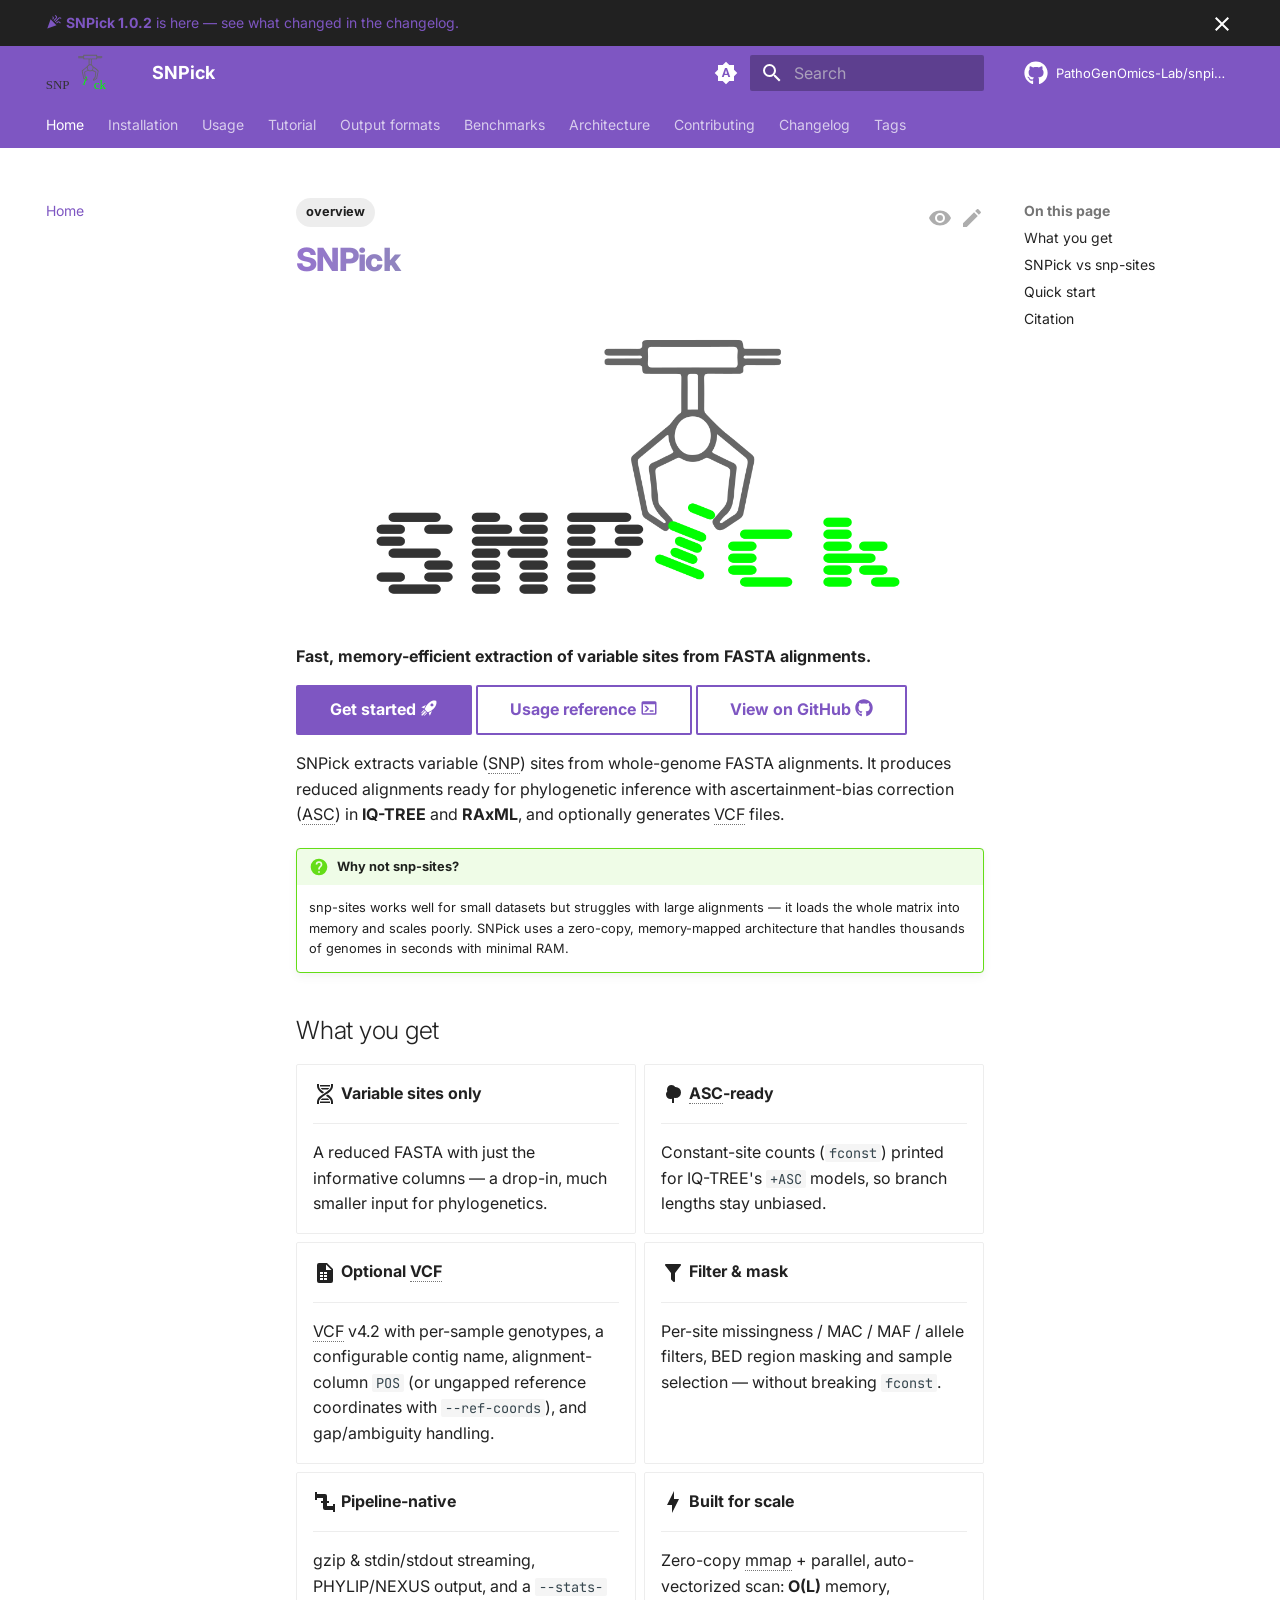
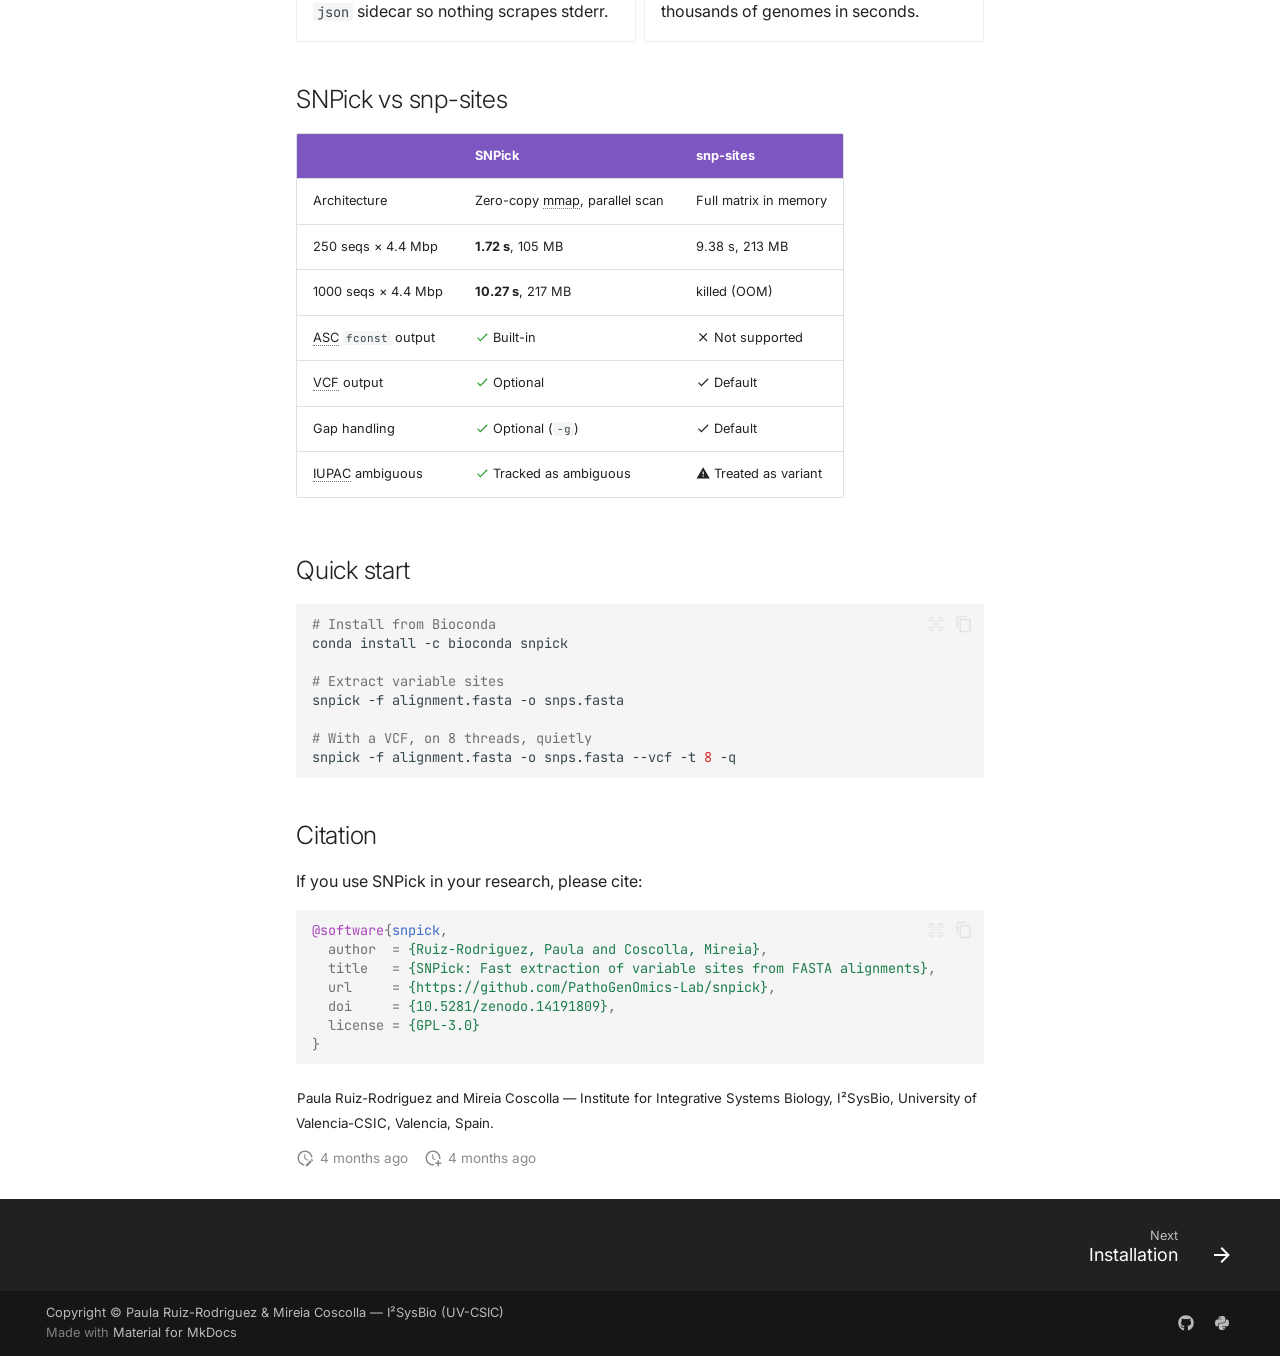
==== index.html @ 5f64b053 "Deployed 644a363 with MkDocs version: 1.6.1" ====
<!DOCTYPE html><html lang=en class=no-js><head><meta charset=utf-8><meta name=viewport content="width=device-width,initial-scale=1"><meta name=description content="Fast, memory-efficient extraction of variable sites from FASTA alignments"><meta name=author content="Paula Ruiz-Rodriguez"><link href=https://pathogenomics-lab.github.io/snpick/ rel=canonical><link href=installation/ rel=next><link rel=icon href=assets/logo.png><meta name=generator content="mkdocs-1.6.1, mkdocs-material-9.7.7"><title>SNPick</title><link rel=stylesheet href=assets/stylesheets/main.ec1eaa64.min.css><link rel=stylesheet href=assets/stylesheets/palette.ab4e12ef.min.css><link rel=preconnect href=https://fonts.gstatic.com crossorigin><link rel=stylesheet href="https://fonts.googleapis.com/css?family=Inter:300,300i,400,400i,700,700i%7CJetBrains+Mono:400,400i,700,700i&display=fallback"><style>:root{--md-text-font:"Inter";--md-code-font:"JetBrains Mono"}</style><link rel=stylesheet href=css/timeago.css><link rel=stylesheet href=stylesheets/extra.css><script>__md_scope=new URL(".",location),__md_hash=e=>[...e].reduce(((e,_)=>(e<<5)-e+_.charCodeAt(0)),0),__md_get=(e,_=localStorage,t=__md_scope)=>JSON.parse(_.getItem(t.pathname+"."+e)),__md_set=(e,_,t=localStorage,a=__md_scope)=>{try{t.setItem(a.pathname+"."+e,JSON.stringify(_))}catch(e){}}</script><meta property=og:type content=website><meta property=og:title content=SNPick><meta property=og:description content="Fast, memory-efficient extraction of variable sites from FASTA alignments"><meta property=og:image content=https://pathogenomics-lab.github.io/snpick/assets/images/social/index.png><meta property=og:image:type content=image/png><meta property=og:image:width content=1200><meta property=og:image:height content=630><meta content=https://pathogenomics-lab.github.io/snpick/ property=og:url><meta property=twitter:card content=summary_large_image><meta property=twitter:title content=SNPick><meta property=twitter:description content="Fast, memory-efficient extraction of variable sites from FASTA alignments"><meta property=twitter:image content=https://pathogenomics-lab.github.io/snpick/assets/images/social/index.png><link href=assets/stylesheets/glightbox.min.css rel=stylesheet><script src=assets/javascripts/glightbox.min.js></script><style id=glightbox-style>
            html.glightbox-open { overflow: initial; height: 100%; }
            .gslide-title { margin-top: 0px; user-select: text; }
            .gslide-desc { color: #666; user-select: text; }
            .gslide-image img { background: white; }
            .gscrollbar-fixer { padding-right: 15px; }
            .gdesc-inner { font-size: 0.75rem; }
            body[data-md-color-scheme="slate"] .gdesc-inner { background: var(--md-default-bg-color); }
            body[data-md-color-scheme="slate"] .gslide-title { color: var(--md-default-fg-color); }
            body[data-md-color-scheme="slate"] .gslide-desc { color: var(--md-default-fg-color); }
        </style></head> <body dir=ltr data-md-color-scheme=default data-md-color-primary=indigo data-md-color-accent=indigo> <input class=md-toggle data-md-toggle=drawer type=checkbox id=__drawer autocomplete=off> <input class=md-toggle data-md-toggle=search type=checkbox id=__search autocomplete=off> <label class=md-overlay for=__drawer></label> <div data-md-component=skip> <a href=#snpick class=md-skip> Skip to content </a> </div> <div data-md-component=announce> <aside class=md-banner> <div class="md-banner__inner md-grid md-typeset"> <button class="md-banner__button md-icon" aria-label="Don't show this again"> <svg xmlns=http://www.w3.org/2000/svg viewbox="0 0 24 24"><path d="M19 6.41 17.59 5 12 10.59 6.41 5 5 6.41 10.59 12 5 17.59 6.41 19 12 13.41 17.59 19 19 17.59 13.41 12z"></path></svg> </button> <a href=changelog/ > <span class=twemoji> <svg xmlns=http://www.w3.org/2000/svg viewbox="0 0 24 24"><path d="m14.53 1.45-1.08 1.08 1.6 1.6q.33.375.33.87c0 .495-.11.64-.33.86L11.5 9.47l1 1.08 3.63-3.61c.53-.59.79-1.24.79-1.94s-.26-1.36-.79-1.95zm-3.98 2.02L9.47 4.55l.61.56c.22.22.33.52.33.89s-.11.67-.33.89l-.61.56 1.08 1.08.56-.61c.53-.59.8-1.23.8-1.92 0-.72-.27-1.37-.8-1.97zM21 5.06c-.69 0-1.33.27-1.92.8l-5.63 5.64 1.08 1 5.58-5.56c.25-.25.55-.38.89-.38s.64.13.89.38l.61.61 1.03-1.08-.56-.61c-.59-.53-1.25-.8-1.97-.8M7 8 2 22l14-5zm12 3.06c-.7 0-1.34.27-1.94.8l-1.59 1.59 1.08 1.08 1.59-1.59c.25-.25.53-.38.86-.38s.63.13.88.38l1.62 1.59 1.05-1.03-1.6-1.64c-.59-.53-1.25-.8-1.95-.8"></path></svg> </span> <strong>SNPick 1.0.2</strong> is here — see what changed in the changelog. </a> </div> <script>var el=document.querySelector("[data-md-component=announce]");if(el){var content=el.querySelector(".md-typeset");__md_hash(content.innerHTML)===__md_get("__announce")&&(el.hidden=!0)}</script> </aside> </div> <header class="md-header md-header--shadow md-header--lifted" data-md-component=header> <nav class="md-header__inner md-grid" aria-label=Header> <a href=. title=SNPick class="md-header__button md-logo" aria-label=SNPick data-md-component=logo> <img src=assets/logo.svg alt=logo> </a> <label class="md-header__button md-icon" for=__drawer> <svg xmlns=http://www.w3.org/2000/svg viewbox="0 0 24 24"><path d="M3 6h18v2H3zm0 5h18v2H3zm0 5h18v2H3z"></path></svg> </label> <div class=md-header__title data-md-component=header-title> <div class=md-header__ellipsis> <div class=md-header__topic> <span class=md-ellipsis> SNPick </span> </div> <div class=md-header__topic data-md-component=header-topic> <span class=md-ellipsis> Home </span> </div> </div> </div> <form class=md-header__option data-md-component=palette> <input class=md-option data-md-color-media=(prefers-color-scheme) data-md-color-scheme=default data-md-color-primary=indigo data-md-color-accent=indigo aria-label="Switch to light mode" type=radio name=__palette id=__palette_0> <label class="md-header__button md-icon" title="Switch to light mode" for=__palette_1 hidden> <svg xmlns=http://www.w3.org/2000/svg viewbox="0 0 24 24"><path d="m14.3 16-.7-2h-3.2l-.7 2H7.8L11 7h2l3.2 9zM20 8.69V4h-4.69L12 .69 8.69 4H4v4.69L.69 12 4 15.31V20h4.69L12 23.31 15.31 20H20v-4.69L23.31 12zm-9.15 3.96h2.3L12 9z"></path></svg> </label> <input class=md-option data-md-color-media="(prefers-color-scheme: light)" data-md-color-scheme=default data-md-color-primary=deep-purple data-md-color-accent=pink aria-label="Switch to dark mode" type=radio name=__palette id=__palette_1> <label class="md-header__button md-icon" title="Switch to dark mode" for=__palette_2 hidden> <svg xmlns=http://www.w3.org/2000/svg viewbox="0 0 24 24"><path d="M12 8a4 4 0 0 0-4 4 4 4 0 0 0 4 4 4 4 0 0 0 4-4 4 4 0 0 0-4-4m0 10a6 6 0 0 1-6-6 6 6 0 0 1 6-6 6 6 0 0 1 6 6 6 6 0 0 1-6 6m8-9.31V4h-4.69L12 .69 8.69 4H4v4.69L.69 12 4 15.31V20h4.69L12 23.31 15.31 20H20v-4.69L23.31 12z"></path></svg> </label> <input class=md-option data-md-color-media="(prefers-color-scheme: dark)" data-md-color-scheme=slate data-md-color-primary=deep-purple data-md-color-accent=pink aria-label="Switch to system preference" type=radio name=__palette id=__palette_2> <label class="md-header__button md-icon" title="Switch to system preference" for=__palette_0 hidden> <svg xmlns=http://www.w3.org/2000/svg viewbox="0 0 24 24"><path d="M12 18c-.89 0-1.74-.2-2.5-.55C11.56 16.5 13 14.42 13 12s-1.44-4.5-3.5-5.45C10.26 6.2 11.11 6 12 6a6 6 0 0 1 6 6 6 6 0 0 1-6 6m8-9.31V4h-4.69L12 .69 8.69 4H4v4.69L.69 12 4 15.31V20h4.69L12 23.31 15.31 20H20v-4.69L23.31 12z"></path></svg> </label> </form> <script>var palette=__md_get("__palette");if(palette&&palette.color){if("(prefers-color-scheme)"===palette.color.media){var media=matchMedia("(prefers-color-scheme: light)"),input=document.querySelector(media.matches?"[data-md-color-media='(prefers-color-scheme: light)']":"[data-md-color-media='(prefers-color-scheme: dark)']");palette.color.media=input.getAttribute("data-md-color-media"),palette.color.scheme=input.getAttribute("data-md-color-scheme"),palette.color.primary=input.getAttribute("data-md-color-primary"),palette.color.accent=input.getAttribute("data-md-color-accent")}for(var[key,value]of Object.entries(palette.color))document.body.setAttribute("data-md-color-"+key,value)}</script> <label class="md-header__button md-icon" for=__search> <svg xmlns=http://www.w3.org/2000/svg viewbox="0 0 24 24"><path d="M9.5 3A6.5 6.5 0 0 1 16 9.5c0 1.61-.59 3.09-1.56 4.23l.27.27h.79l5 5-1.5 1.5-5-5v-.79l-.27-.27A6.52 6.52 0 0 1 9.5 16 6.5 6.5 0 0 1 3 9.5 6.5 6.5 0 0 1 9.5 3m0 2C7 5 5 7 5 9.5S7 14 9.5 14 14 12 14 9.5 12 5 9.5 5"></path></svg> </label> <div class=md-search data-md-component=search role=dialog> <label class=md-search__overlay for=__search></label> <div class=md-search__inner role=search> <form class=md-search__form name=search> <input type=text class=md-search__input name=query aria-label=Search placeholder=Search autocapitalize=off autocorrect=off autocomplete=off spellcheck=false data-md-component=search-query required> <label class="md-search__icon md-icon" for=__search> <svg xmlns=http://www.w3.org/2000/svg viewbox="0 0 24 24"><path d="M9.5 3A6.5 6.5 0 0 1 16 9.5c0 1.61-.59 3.09-1.56 4.23l.27.27h.79l5 5-1.5 1.5-5-5v-.79l-.27-.27A6.52 6.52 0 0 1 9.5 16 6.5 6.5 0 0 1 3 9.5 6.5 6.5 0 0 1 9.5 3m0 2C7 5 5 7 5 9.5S7 14 9.5 14 14 12 14 9.5 12 5 9.5 5"></path></svg> <svg xmlns=http://www.w3.org/2000/svg viewbox="0 0 24 24"><path d="M20 11v2H8l5.5 5.5-1.42 1.42L4.16 12l7.92-7.92L13.5 5.5 8 11z"></path></svg> </label> <nav class=md-search__options aria-label=Search> <a href=javascript:void(0) class="md-search__icon md-icon" title=Share aria-label=Share data-clipboard data-clipboard-text data-md-component=search-share tabindex=-1> <svg xmlns=http://www.w3.org/2000/svg viewbox="0 0 24 24"><path d="M18 16.08c-.76 0-1.44.3-1.96.77L8.91 12.7c.05-.23.09-.46.09-.7s-.04-.47-.09-.7l7.05-4.11c.54.5 1.25.81 2.04.81a3 3 0 0 0 3-3 3 3 0 0 0-3-3 3 3 0 0 0-3 3c0 .24.04.47.09.7L8.04 9.81C7.5 9.31 6.79 9 6 9a3 3 0 0 0-3 3 3 3 0 0 0 3 3c.79 0 1.5-.31 2.04-.81l7.12 4.15c-.05.21-.08.43-.08.66 0 1.61 1.31 2.91 2.92 2.91s2.92-1.3 2.92-2.91A2.92 2.92 0 0 0 18 16.08"></path></svg> </a> <button type=reset class="md-search__icon md-icon" title=Clear aria-label=Clear tabindex=-1> <svg xmlns=http://www.w3.org/2000/svg viewbox="0 0 24 24"><path d="M19 6.41 17.59 5 12 10.59 6.41 5 5 6.41 10.59 12 5 17.59 6.41 19 12 13.41 17.59 19 19 17.59 13.41 12z"></path></svg> </button> </nav> <div class=md-search__suggest data-md-component=search-suggest></div> </form> <div class=md-search__output> <div class=md-search__scrollwrap tabindex=0 data-md-scrollfix> <div class=md-search-result data-md-component=search-result> <div class=md-search-result__meta> Initializing search </div> <ol class=md-search-result__list role=presentation></ol> </div> </div> </div> </div> </div> <div class=md-header__source> <a href=https://github.com/PathoGenOmics-Lab/snpick title="Go to repository" class=md-source data-md-component=source> <div class="md-source__icon md-icon"> <svg xmlns=http://www.w3.org/2000/svg viewbox="0 0 512 512"><!-- Font Awesome Free 7.1.0 by @fontawesome - https://fontawesome.com License - https://fontawesome.com/license/free (Icons: CC BY 4.0, Fonts: SIL OFL 1.1, Code: MIT License) Copyright 2025 Fonticons, Inc.--><path d="M173.9 397.4c0 2-2.3 3.6-5.2 3.6-3.3.3-5.6-1.3-5.6-3.6 0-2 2.3-3.6 5.2-3.6 3-.3 5.6 1.3 5.6 3.6m-31.1-4.5c-.7 2 1.3 4.3 4.3 4.9 2.6 1 5.6 0 6.2-2s-1.3-4.3-4.3-5.2c-2.6-.7-5.5.3-6.2 2.3m44.2-1.7c-2.9.7-4.9 2.6-4.6 4.9.3 2 2.9 3.3 5.9 2.6 2.9-.7 4.9-2.6 4.6-4.6-.3-1.9-3-3.2-5.9-2.9M252.8 8C114.1 8 8 113.3 8 252c0 110.9 69.8 205.8 169.5 239.2 12.8 2.3 17.3-5.6 17.3-12.1 0-6.2-.3-40.4-.3-61.4 0 0-70 15-84.7-29.8 0 0-11.4-29.1-27.8-36.6 0 0-22.9-15.7 1.6-15.4 0 0 24.9 2 38.6 25.8 21.9 38.6 58.6 27.5 72.9 20.9 2.3-16 8.8-27.1 16-33.7-55.9-6.2-112.3-14.3-112.3-110.5 0-27.5 7.6-41.3 23.6-58.9-2.6-6.5-11.1-33.3 2.6-67.9 20.9-6.5 69 27 69 27 20-5.6 41.5-8.5 62.8-8.5s42.8 2.9 62.8 8.5c0 0 48.1-33.6 69-27 13.7 34.7 5.2 61.4 2.6 67.9 16 17.7 25.8 31.5 25.8 58.9 0 96.5-58.9 104.2-114.8 110.5 9.2 7.9 17 22.9 17 46.4 0 33.7-.3 75.4-.3 83.6 0 6.5 4.6 14.4 17.3 12.1C436.2 457.8 504 362.9 504 252 504 113.3 391.5 8 252.8 8M105.2 352.9c-1.3 1-1 3.3.7 5.2 1.6 1.6 3.9 2.3 5.2 1 1.3-1 1-3.3-.7-5.2-1.6-1.6-3.9-2.3-5.2-1m-10.8-8.1c-.7 1.3.3 2.9 2.3 3.9 1.6 1 3.6.7 4.3-.7.7-1.3-.3-2.9-2.3-3.9-2-.6-3.6-.3-4.3.7m32.4 35.6c-1.6 1.3-1 4.3 1.3 6.2 2.3 2.3 5.2 2.6 6.5 1 1.3-1.3.7-4.3-1.3-6.2-2.2-2.3-5.2-2.6-6.5-1m-11.4-14.7c-1.6 1-1.6 3.6 0 5.9s4.3 3.3 5.6 2.3c1.6-1.3 1.6-3.9 0-6.2-1.4-2.3-4-3.3-5.6-2"></path></svg> </div> <div class=md-source__repository> PathoGenOmics-Lab/snpick </div> </a> </div> </nav> <nav class=md-tabs aria-label=Tabs data-md-component=tabs> <div class=md-grid> <ul class=md-tabs__list> <li class="md-tabs__item md-tabs__item--active"> <a href=. class=md-tabs__link> Home </a> </li> <li class=md-tabs__item> <a href=installation/ class=md-tabs__link> Installation </a> </li> <li class=md-tabs__item> <a href=usage/ class=md-tabs__link> Usage </a> </li> <li class=md-tabs__item> <a href=tutorials/tutorial/ class=md-tabs__link> Tutorial </a> </li> <li class=md-tabs__item> <a href=output/ class=md-tabs__link> Output formats </a> </li> <li class=md-tabs__item> <a href=benchmarks/ class=md-tabs__link> Benchmarks </a> </li> <li class=md-tabs__item> <a href=architecture/ class=md-tabs__link> Architecture </a> </li> <li class=md-tabs__item> <a href=contributing/ class=md-tabs__link> Contributing </a> </li> <li class=md-tabs__item> <a href=changelog/ class=md-tabs__link> Changelog </a> </li> <li class=md-tabs__item> <a href=tags/ class=md-tabs__link> Tags </a> </li> </ul> </div> </nav> </header> <div class=md-container data-md-component=container> <main class=md-main data-md-component=main> <div class="md-main__inner md-grid"> <div class="md-sidebar md-sidebar--primary" data-md-component=sidebar data-md-type=navigation> <div class=md-sidebar__scrollwrap> <div class=md-sidebar__inner> <nav class="md-nav md-nav--primary md-nav--lifted" aria-label=Navigation data-md-level=0> <label class=md-nav__title for=__drawer> <a href=. title=SNPick class="md-nav__button md-logo" aria-label=SNPick data-md-component=logo> <img src=assets/logo.svg alt=logo> </a> SNPick </label> <div class=md-nav__source> <a href=https://github.com/PathoGenOmics-Lab/snpick title="Go to repository" class=md-source data-md-component=source> <div class="md-source__icon md-icon"> <svg xmlns=http://www.w3.org/2000/svg viewbox="0 0 512 512"><!-- Font Awesome Free 7.1.0 by @fontawesome - https://fontawesome.com License - https://fontawesome.com/license/free (Icons: CC BY 4.0, Fonts: SIL OFL 1.1, Code: MIT License) Copyright 2025 Fonticons, Inc.--><path d="M173.9 397.4c0 2-2.3 3.6-5.2 3.6-3.3.3-5.6-1.3-5.6-3.6 0-2 2.3-3.6 5.2-3.6 3-.3 5.6 1.3 5.6 3.6m-31.1-4.5c-.7 2 1.3 4.3 4.3 4.9 2.6 1 5.6 0 6.2-2s-1.3-4.3-4.3-5.2c-2.6-.7-5.5.3-6.2 2.3m44.2-1.7c-2.9.7-4.9 2.6-4.6 4.9.3 2 2.9 3.3 5.9 2.6 2.9-.7 4.9-2.6 4.6-4.6-.3-1.9-3-3.2-5.9-2.9M252.8 8C114.1 8 8 113.3 8 252c0 110.9 69.8 205.8 169.5 239.2 12.8 2.3 17.3-5.6 17.3-12.1 0-6.2-.3-40.4-.3-61.4 0 0-70 15-84.7-29.8 0 0-11.4-29.1-27.8-36.6 0 0-22.9-15.7 1.6-15.4 0 0 24.9 2 38.6 25.8 21.9 38.6 58.6 27.5 72.9 20.9 2.3-16 8.8-27.1 16-33.7-55.9-6.2-112.3-14.3-112.3-110.5 0-27.5 7.6-41.3 23.6-58.9-2.6-6.5-11.1-33.3 2.6-67.9 20.9-6.5 69 27 69 27 20-5.6 41.5-8.5 62.8-8.5s42.8 2.9 62.8 8.5c0 0 48.1-33.6 69-27 13.7 34.7 5.2 61.4 2.6 67.9 16 17.7 25.8 31.5 25.8 58.9 0 96.5-58.9 104.2-114.8 110.5 9.2 7.9 17 22.9 17 46.4 0 33.7-.3 75.4-.3 83.6 0 6.5 4.6 14.4 17.3 12.1C436.2 457.8 504 362.9 504 252 504 113.3 391.5 8 252.8 8M105.2 352.9c-1.3 1-1 3.3.7 5.2 1.6 1.6 3.9 2.3 5.2 1 1.3-1 1-3.3-.7-5.2-1.6-1.6-3.9-2.3-5.2-1m-10.8-8.1c-.7 1.3.3 2.9 2.3 3.9 1.6 1 3.6.7 4.3-.7.7-1.3-.3-2.9-2.3-3.9-2-.6-3.6-.3-4.3.7m32.4 35.6c-1.6 1.3-1 4.3 1.3 6.2 2.3 2.3 5.2 2.6 6.5 1 1.3-1.3.7-4.3-1.3-6.2-2.2-2.3-5.2-2.6-6.5-1m-11.4-14.7c-1.6 1-1.6 3.6 0 5.9s4.3 3.3 5.6 2.3c1.6-1.3 1.6-3.9 0-6.2-1.4-2.3-4-3.3-5.6-2"></path></svg> </div> <div class=md-source__repository> PathoGenOmics-Lab/snpick </div> </a> </div> <ul class=md-nav__list data-md-scrollfix> <li class="md-nav__item md-nav__item--active"> <input class="md-nav__toggle md-toggle" type=checkbox id=__toc> <label class="md-nav__link md-nav__link--active" for=__toc> <span class=md-ellipsis> Home </span> <span class="md-nav__icon md-icon"></span> </label> <a href=. class="md-nav__link md-nav__link--active"> <span class=md-ellipsis> Home </span> </a> <nav class="md-nav md-nav--secondary" aria-label="On this page"> <label class=md-nav__title for=__toc> <span class="md-nav__icon md-icon"></span> On this page </label> <ul class=md-nav__list data-md-component=toc data-md-scrollfix> <li class=md-nav__item> <a href=#what-you-get class=md-nav__link> <span class=md-ellipsis> What you get </span> </a> </li> <li class=md-nav__item> <a href=#snpick-vs-snp-sites class=md-nav__link> <span class=md-ellipsis> SNPick vs snp-sites </span> </a> </li> <li class=md-nav__item> <a href=#quick-start class=md-nav__link> <span class=md-ellipsis> Quick start </span> </a> </li> <li class=md-nav__item> <a href=#citation class=md-nav__link> <span class=md-ellipsis> Citation </span> </a> </li> </ul> </nav> </li> <li class=md-nav__item> <a href=installation/ class=md-nav__link> <span class=md-ellipsis> Installation </span> </a> </li> <li class=md-nav__item> <a href=usage/ class=md-nav__link> <span class=md-ellipsis> Usage </span> </a> </li> <li class=md-nav__item> <a href=tutorials/tutorial/ class=md-nav__link> <span class=md-ellipsis> Tutorial </span> </a> </li> <li class=md-nav__item> <a href=output/ class=md-nav__link> <span class=md-ellipsis> Output formats </span> </a> </li> <li class=md-nav__item> <a href=benchmarks/ class=md-nav__link> <span class=md-ellipsis> Benchmarks </span> </a> </li> <li class=md-nav__item> <a href=architecture/ class=md-nav__link> <span class=md-ellipsis> Architecture </span> </a> </li> <li class=md-nav__item> <a href=contributing/ class=md-nav__link> <span class=md-ellipsis> Contributing </span> </a> </li> <li class=md-nav__item> <a href=changelog/ class=md-nav__link> <span class=md-ellipsis> Changelog </span> </a> </li> <li class=md-nav__item> <a href=tags/ class=md-nav__link> <span class=md-ellipsis> Tags </span> </a> </li> </ul> </nav> </div> </div> </div> <div class="md-sidebar md-sidebar--secondary" data-md-component=sidebar data-md-type=toc> <div class=md-sidebar__scrollwrap> <div class=md-sidebar__inner> <nav class="md-nav md-nav--secondary" aria-label="On this page"> <label class=md-nav__title for=__toc> <span class="md-nav__icon md-icon"></span> On this page </label> <ul class=md-nav__list data-md-component=toc data-md-scrollfix> <li class=md-nav__item> <a href=#what-you-get class=md-nav__link> <span class=md-ellipsis> What you get </span> </a> </li> <li class=md-nav__item> <a href=#snpick-vs-snp-sites class=md-nav__link> <span class=md-ellipsis> SNPick vs snp-sites </span> </a> </li> <li class=md-nav__item> <a href=#quick-start class=md-nav__link> <span class=md-ellipsis> Quick start </span> </a> </li> <li class=md-nav__item> <a href=#citation class=md-nav__link> <span class=md-ellipsis> Citation </span> </a> </li> </ul> </nav> </div> </div> </div> <div class=md-content data-md-component=content> <article class="md-content__inner md-typeset"> <nav class=md-tags> <a href=tags/#tag:overview class=md-tag>overview</a> </nav> <a href=https://github.com/PathoGenOmics-Lab/snpick/edit/main/docs/index.md title="Edit this page" class="md-content__button md-icon" rel=edit> <svg xmlns=http://www.w3.org/2000/svg viewbox="0 0 24 24"><path d="M20.71 7.04c.39-.39.39-1.04 0-1.41l-2.34-2.34c-.37-.39-1.02-.39-1.41 0l-1.84 1.83 3.75 3.75M3 17.25V21h3.75L17.81 9.93l-3.75-3.75z"></path></svg> </a> <a href=https://github.com/PathoGenOmics-Lab/snpick/raw/main/docs/index.md title="View source of this page" class="md-content__button md-icon"> <svg xmlns=http://www.w3.org/2000/svg viewbox="0 0 24 24"><path d="M12 9a3 3 0 0 0-3 3 3 3 0 0 0 3 3 3 3 0 0 0 3-3 3 3 0 0 0-3-3m0 8a5 5 0 0 1-5-5 5 5 0 0 1 5-5 5 5 0 0 1 5 5 5 5 0 0 1-5 5m0-12.5C7 4.5 2.73 7.61 1 12c1.73 4.39 6 7.5 11 7.5s9.27-3.11 11-7.5c-1.73-4.39-6-7.5-11-7.5"></path></svg> </a> <h1 id=snpick>SNPick<a class=headerlink href=#snpick title="Permanent link">¶</a></h1> <p align=center> <a class=glightbox data-type=image data-width=auto data-height=auto href=assets/logo.png data-desc-position=bottom><img alt="SNPick logo" src=assets/logo.png width=600></a> </p> <p><strong>Fast, memory-efficient extraction of variable sites from FASTA alignments.</strong></p> <p><a href=installation/ class="md-button md-button--primary">Get started <span class=twemoji><svg xmlns=http://www.w3.org/2000/svg viewbox="0 0 24 24"><path d="m13.13 22.19-1.63-3.83c1.57-.58 3.04-1.36 4.4-2.27zM5.64 12.5l-3.83-1.63 6.1-2.77C7 9.46 6.22 10.93 5.64 12.5M21.61 2.39S16.66.269 11 5.93c-2.19 2.19-3.5 4.6-4.35 6.71-.28.75-.09 1.57.46 2.13l2.13 2.12c.55.56 1.37.74 2.12.46A19.1 19.1 0 0 0 18.07 13c5.66-5.66 3.54-10.61 3.54-10.61m-7.07 7.07c-.78-.78-.78-2.05 0-2.83s2.05-.78 2.83 0c.77.78.78 2.05 0 2.83s-2.05.78-2.83 0m-5.66 7.07-1.41-1.41zM6.24 22l3.64-3.64c-.34-.09-.67-.24-.97-.45L4.83 22zM2 22h1.41l4.77-4.76-1.42-1.41L2 20.59zm0-2.83 4.09-4.08c-.21-.3-.36-.62-.45-.97L2 17.76z"></path></svg></span></a> <a href=usage/ class=md-button>Usage reference <span class=twemoji><svg xmlns=http://www.w3.org/2000/svg viewbox="0 0 24 24"><path d="M20 19V7H4v12zm0-16a2 2 0 0 1 2 2v14a2 2 0 0 1-2 2H4a2 2 0 0 1-2-2V5a2 2 0 0 1 2-2zm-7 14v-2h5v2zm-3.42-4L5.57 9H8.4l3.3 3.3c.39.39.39 1.03 0 1.42L8.42 17H5.59z"></path></svg></span></a> <a class=md-button href=https://github.com/PathoGenOmics-Lab/snpick>View on GitHub <span class=twemoji><svg xmlns=http://www.w3.org/2000/svg viewbox="0 0 512 512"><!-- Font Awesome Free 7.1.0 by @fontawesome - https://fontawesome.com License - https://fontawesome.com/license/free (Icons: CC BY 4.0, Fonts: SIL OFL 1.1, Code: MIT License) Copyright 2025 Fonticons, Inc.--><path d="M173.9 397.4c0 2-2.3 3.6-5.2 3.6-3.3.3-5.6-1.3-5.6-3.6 0-2 2.3-3.6 5.2-3.6 3-.3 5.6 1.3 5.6 3.6m-31.1-4.5c-.7 2 1.3 4.3 4.3 4.9 2.6 1 5.6 0 6.2-2s-1.3-4.3-4.3-5.2c-2.6-.7-5.5.3-6.2 2.3m44.2-1.7c-2.9.7-4.9 2.6-4.6 4.9.3 2 2.9 3.3 5.9 2.6 2.9-.7 4.9-2.6 4.6-4.6-.3-1.9-3-3.2-5.9-2.9M252.8 8C114.1 8 8 113.3 8 252c0 110.9 69.8 205.8 169.5 239.2 12.8 2.3 17.3-5.6 17.3-12.1 0-6.2-.3-40.4-.3-61.4 0 0-70 15-84.7-29.8 0 0-11.4-29.1-27.8-36.6 0 0-22.9-15.7 1.6-15.4 0 0 24.9 2 38.6 25.8 21.9 38.6 58.6 27.5 72.9 20.9 2.3-16 8.8-27.1 16-33.7-55.9-6.2-112.3-14.3-112.3-110.5 0-27.5 7.6-41.3 23.6-58.9-2.6-6.5-11.1-33.3 2.6-67.9 20.9-6.5 69 27 69 27 20-5.6 41.5-8.5 62.8-8.5s42.8 2.9 62.8 8.5c0 0 48.1-33.6 69-27 13.7 34.7 5.2 61.4 2.6 67.9 16 17.7 25.8 31.5 25.8 58.9 0 96.5-58.9 104.2-114.8 110.5 9.2 7.9 17 22.9 17 46.4 0 33.7-.3 75.4-.3 83.6 0 6.5 4.6 14.4 17.3 12.1C436.2 457.8 504 362.9 504 252 504 113.3 391.5 8 252.8 8M105.2 352.9c-1.3 1-1 3.3.7 5.2 1.6 1.6 3.9 2.3 5.2 1 1.3-1 1-3.3-.7-5.2-1.6-1.6-3.9-2.3-5.2-1m-10.8-8.1c-.7 1.3.3 2.9 2.3 3.9 1.6 1 3.6.7 4.3-.7.7-1.3-.3-2.9-2.3-3.9-2-.6-3.6-.3-4.3.7m32.4 35.6c-1.6 1.3-1 4.3 1.3 6.2 2.3 2.3 5.2 2.6 6.5 1 1.3-1.3.7-4.3-1.3-6.2-2.2-2.3-5.2-2.6-6.5-1m-11.4-14.7c-1.6 1-1.6 3.6 0 5.9s4.3 3.3 5.6 2.3c1.6-1.3 1.6-3.9 0-6.2-1.4-2.3-4-3.3-5.6-2"></path></svg></span></a></p> <p>SNPick extracts variable (<abbr title="Single-Nucleotide Polymorphism">SNP</abbr>) sites from whole-genome FASTA alignments. It produces reduced alignments ready for phylogenetic inference with ascertainment-bias correction (<abbr title="Ascertainment-bias Correction">ASC</abbr>) in <strong>IQ-TREE</strong> and <strong>RAxML</strong>, and optionally generates <abbr title="Variant Call Format">VCF</abbr> files.</p> <div class="admonition question"> <p class=admonition-title>Why not snp-sites?</p> <p>snp-sites works well for small datasets but struggles with large alignments — it loads the whole matrix into memory and scales poorly. SNPick uses a zero-copy, memory-mapped architecture that handles thousands of genomes in seconds with minimal RAM.</p> </div> <h2 id=what-you-get>What you get<a class=headerlink href=#what-you-get title="Permanent link">¶</a></h2> <div class="grid cards"> <ul> <li> <p><span class="twemoji lg middle"><svg xmlns=http://www.w3.org/2000/svg viewbox="0 0 24 24"><path d="M4 2h2v2c0 1.44.68 2.61 1.88 3.78.86.83 2.01 1.63 3.21 2.42l-1.83 1.19C8.27 10.72 7.31 10 6.5 9.21 5.07 7.82 4 6.1 4 4zm14 0h2v2c0 2.1-1.07 3.82-2.5 5.21-1.41 1.38-3.21 2.52-4.96 3.63-1.75 1.12-3.45 2.21-4.66 3.38C6.68 17.39 6 18.56 6 20v2H4v-2c0-2.1 1.07-3.82 2.5-5.21 1.41-1.38 3.21-2.52 4.96-3.63 1.75-1.12 3.45-2.21 4.66-3.38C17.32 6.61 18 5.44 18 4zm-3.26 10.61c.99.67 1.95 1.39 2.76 2.18C18.93 16.18 20 17.9 20 20v2h-2v-2c0-1.44-.68-2.61-1.88-3.78-.86-.83-2.01-1.63-3.21-2.42zM7 3h10v1l-.06.5H7.06L7 4zm.68 3h8.64c-.24.34-.52.69-.9 1.06l-.51.44H9.07l-.49-.44c-.38-.37-.66-.72-.9-1.06m1.41 10.5h5.84l.49.44c.38.37.66.72.9 1.06H7.68c.24-.34.52-.69.9-1.06zm-2.03 3h9.88l.06.5v1H7v-1z"></path></svg></span> <strong>Variable sites only</strong></p> <hr> <p>A reduced FASTA with just the informative columns — a drop-in, much smaller input for phylogenetics.</p> </li> <li> <p><span class="twemoji lg middle"><svg xmlns=http://www.w3.org/2000/svg viewbox="0 0 24 24"><path d="M11 21v-4.26c-.47.17-.97.26-1.5.26C7 17 5 15 5 12.5c0-1.27.5-2.41 1.36-3.23C6.13 8.73 6 8.13 6 7.5 6 5 8 3 10.5 3c1.56 0 2.94.8 3.75 2h.25a5.5 5.5 0 0 1 5.5 5.5 5.5 5.5 0 0 1-5.5 5.5q-.75 0-1.5-.21V21z"></path></svg></span> <strong><abbr title="Ascertainment-bias Correction">ASC</abbr>-ready</strong></p> <hr> <p>Constant-site counts (<code>fconst</code>) printed for IQ-TREE's <code>+ASC</code> models, so branch lengths stay unbiased.</p> </li> <li> <p><span class="twemoji lg middle"><svg xmlns=http://www.w3.org/2000/svg viewbox="0 0 24 24"><path d="M14 2H6a2 2 0 0 0-2 2v16a2 2 0 0 0 2 2h12a2 2 0 0 0 2-2V8zm-4 17H7v-2h3zm0-3H7v-2h3zm0-3H7v-2h3zm4 6h-3v-2h3zm0-3h-3v-2h3zm0-3h-3v-2h3zm-1-4V3.5L18.5 9z"></path></svg></span> <strong>Optional <abbr title="Variant Call Format">VCF</abbr></strong></p> <hr> <p><abbr title="Variant Call Format">VCF</abbr> v4.2 with per-sample genotypes, a configurable contig name, alignment-column <code>POS</code> (or ungapped reference coordinates with <code>--ref-coords</code>), and gap/ambiguity handling.</p> </li> <li> <p><span class="twemoji lg middle"><svg xmlns=http://www.w3.org/2000/svg viewbox="0 0 24 24"><path d="M14 12v7.88c.04.3-.06.62-.29.83a.996.996 0 0 1-1.41 0l-2.01-2.01a.99.99 0 0 1-.29-.83V12h-.03L4.21 4.62a1 1 0 0 1 .17-1.4c.19-.14.4-.22.62-.22h14c.22 0 .43.08.62.22a1 1 0 0 1 .17 1.4L14.03 12z"></path></svg></span> <strong>Filter &amp; mask</strong></p> <hr> <p>Per-site missingness / MAC / MAF / allele filters, BED region masking and sample selection — without breaking <code>fconst</code>.</p> </li> <li> <p><span class="twemoji lg middle"><svg xmlns=http://www.w3.org/2000/svg viewbox="0 0 24 24"><path d="M22 14h-2v2h-6v-3h2v-2h-2V6a2 2 0 0 0-2-2H4V2H2v8h2V8h6v3H8v2h2v5a2 2 0 0 0 2 2h8v2h2"></path></svg></span> <strong>Pipeline-native</strong></p> <hr> <p>gzip &amp; stdin/stdout streaming, PHYLIP/NEXUS output, and a <code>--stats-json</code> sidecar so nothing scrapes stderr.</p> </li> <li> <p><span class="twemoji lg middle"><svg xmlns=http://www.w3.org/2000/svg viewbox="0 0 24 24"><path d="M11 15H6l7-14v8h5l-7 14z"></path></svg></span> <strong>Built for scale</strong></p> <hr> <p>Zero-copy <abbr title="memory-mapped file">mmap</abbr> + parallel, auto-vectorized scan: <strong>O(L)</strong> memory, thousands of genomes in seconds.</p> </li> </ul> </div> <h2 id=snpick-vs-snp-sites>SNPick vs snp-sites<a class=headerlink href=#snpick-vs-snp-sites title="Permanent link">¶</a></h2> <table> <thead> <tr> <th></th> <th><strong>SNPick</strong></th> <th><strong>snp-sites</strong></th> </tr> </thead> <tbody> <tr> <td>Architecture</td> <td>Zero-copy <abbr title="memory-mapped file">mmap</abbr>, parallel scan</td> <td>Full matrix in memory</td> </tr> <tr> <td>250 seqs × 4.4 Mbp</td> <td><strong>1.72 s</strong>, 105 MB</td> <td>9.38 s, 213 MB</td> </tr> <tr> <td>1000 seqs × 4.4 Mbp</td> <td><strong>10.27 s</strong>, 217 MB</td> <td>killed (OOM)</td> </tr> <tr> <td><abbr title="Ascertainment-bias Correction">ASC</abbr> <code>fconst</code> output</td> <td><span class="twemoji snpick-yes"><svg xmlns=http://www.w3.org/2000/svg viewbox="0 0 24 24"><path d="M21 7 9 19l-5.5-5.5 1.41-1.41L9 16.17 19.59 5.59z"></path></svg></span> Built-in</td> <td><span class=twemoji><svg xmlns=http://www.w3.org/2000/svg viewbox="0 0 24 24"><path d="M19 6.41 17.59 5 12 10.59 6.41 5 5 6.41 10.59 12 5 17.59 6.41 19 12 13.41 17.59 19 19 17.59 13.41 12z"></path></svg></span> Not supported</td> </tr> <tr> <td><abbr title="Variant Call Format">VCF</abbr> output</td> <td><span class="twemoji snpick-yes"><svg xmlns=http://www.w3.org/2000/svg viewbox="0 0 24 24"><path d="M21 7 9 19l-5.5-5.5 1.41-1.41L9 16.17 19.59 5.59z"></path></svg></span> Optional</td> <td><span class=twemoji><svg xmlns=http://www.w3.org/2000/svg viewbox="0 0 24 24"><path d="M21 7 9 19l-5.5-5.5 1.41-1.41L9 16.17 19.59 5.59z"></path></svg></span> Default</td> </tr> <tr> <td>Gap handling</td> <td><span class="twemoji snpick-yes"><svg xmlns=http://www.w3.org/2000/svg viewbox="0 0 24 24"><path d="M21 7 9 19l-5.5-5.5 1.41-1.41L9 16.17 19.59 5.59z"></path></svg></span> Optional (<code>-g</code>)</td> <td><span class=twemoji><svg xmlns=http://www.w3.org/2000/svg viewbox="0 0 24 24"><path d="M21 7 9 19l-5.5-5.5 1.41-1.41L9 16.17 19.59 5.59z"></path></svg></span> Default</td> </tr> <tr> <td><abbr title="International Union of Pure and Applied Chemistry — nucleotide ambiguity codes">IUPAC</abbr> ambiguous</td> <td><span class="twemoji snpick-yes"><svg xmlns=http://www.w3.org/2000/svg viewbox="0 0 24 24"><path d="M21 7 9 19l-5.5-5.5 1.41-1.41L9 16.17 19.59 5.59z"></path></svg></span> Tracked as ambiguous</td> <td><span class=twemoji><svg xmlns=http://www.w3.org/2000/svg viewbox="0 0 24 24"><path d="M13 14h-2V9h2m0 9h-2v-2h2M1 21h22L12 2z"></path></svg></span> Treated as variant</td> </tr> </tbody> </table> <h2 id=quick-start>Quick start<a class=headerlink href=#quick-start title="Permanent link">¶</a></h2> <div class="language-bash highlight"><pre><span></span><code><span id=__span-0-1><a id=__codelineno-0-1 name=__codelineno-0-1 href=#__codelineno-0-1></a><span class=c1># Install from Bioconda</span>
</span><span id=__span-0-2><a id=__codelineno-0-2 name=__codelineno-0-2 href=#__codelineno-0-2></a>conda<span class=w> </span>install<span class=w> </span>-c<span class=w> </span>bioconda<span class=w> </span>snpick
</span><span id=__span-0-3><a id=__codelineno-0-3 name=__codelineno-0-3 href=#__codelineno-0-3></a>
</span><span id=__span-0-4><a id=__codelineno-0-4 name=__codelineno-0-4 href=#__codelineno-0-4></a><span class=c1># Extract variable sites</span>
</span><span id=__span-0-5><a id=__codelineno-0-5 name=__codelineno-0-5 href=#__codelineno-0-5></a>snpick<span class=w> </span>-f<span class=w> </span>alignment.fasta<span class=w> </span>-o<span class=w> </span>snps.fasta
</span><span id=__span-0-6><a id=__codelineno-0-6 name=__codelineno-0-6 href=#__codelineno-0-6></a>
</span><span id=__span-0-7><a id=__codelineno-0-7 name=__codelineno-0-7 href=#__codelineno-0-7></a><span class=c1># With a VCF, on 8 threads, quietly</span>
</span><span id=__span-0-8><a id=__codelineno-0-8 name=__codelineno-0-8 href=#__codelineno-0-8></a>snpick<span class=w> </span>-f<span class=w> </span>alignment.fasta<span class=w> </span>-o<span class=w> </span>snps.fasta<span class=w> </span>--vcf<span class=w> </span>-t<span class=w> </span><span class=m>8</span><span class=w> </span>-q
</span></code></pre></div> <h2 id=citation>Citation<a class=headerlink href=#citation title="Permanent link">¶</a></h2> <p>If you use SNPick in your research, please cite:</p> <div class="language-bibtex highlight"><pre><span></span><code><span id=__span-1-1><a id=__codelineno-1-1 name=__codelineno-1-1 href=#__codelineno-1-1></a><span class=nc>@software</span><span class=p>{</span><span class=nl>snpick</span><span class=p>,</span>
</span><span id=__span-1-2><a id=__codelineno-1-2 name=__codelineno-1-2 href=#__codelineno-1-2></a><span class=w>  </span><span class=na>author</span><span class=w>  </span><span class=p>=</span><span class=w> </span><span class=s>{Ruiz-Rodriguez, Paula and Coscolla, Mireia}</span><span class=p>,</span>
</span><span id=__span-1-3><a id=__codelineno-1-3 name=__codelineno-1-3 href=#__codelineno-1-3></a><span class=w>  </span><span class=na>title</span><span class=w>   </span><span class=p>=</span><span class=w> </span><span class=s>{SNPick: Fast extraction of variable sites from FASTA alignments}</span><span class=p>,</span>
</span><span id=__span-1-4><a id=__codelineno-1-4 name=__codelineno-1-4 href=#__codelineno-1-4></a><span class=w>  </span><span class=na>url</span><span class=w>     </span><span class=p>=</span><span class=w> </span><span class=s>{https://github.com/PathoGenOmics-Lab/snpick}</span><span class=p>,</span>
</span><span id=__span-1-5><a id=__codelineno-1-5 name=__codelineno-1-5 href=#__codelineno-1-5></a><span class=w>  </span><span class=na>doi</span><span class=w>     </span><span class=p>=</span><span class=w> </span><span class=s>{10.5281/zenodo.14191809}</span><span class=p>,</span>
</span><span id=__span-1-6><a id=__codelineno-1-6 name=__codelineno-1-6 href=#__codelineno-1-6></a><span class=w>  </span><span class=na>license</span><span class=w> </span><span class=p>=</span><span class=w> </span><span class=s>{GPL-3.0}</span>
</span><span id=__span-1-7><a id=__codelineno-1-7 name=__codelineno-1-7 href=#__codelineno-1-7></a><span class=p>}</span>
</span></code></pre></div> <p><sub>Paula Ruiz-Rodriguez and Mireia Coscolla — Institute for Integrative Systems Biology, I²SysBio, University of Valencia-CSIC, Valencia, Spain.</sub></p> <aside class=md-source-file> <span class=md-source-file__fact> <span class=md-icon title="Last update"> <svg xmlns=http://www.w3.org/2000/svg viewbox="0 0 24 24"><path d="M21 13.1c-.1 0-.3.1-.4.2l-1 1 2.1 2.1 1-1c.2-.2.2-.6 0-.8l-1.3-1.3c-.1-.1-.2-.2-.4-.2m-1.9 1.8-6.1 6V23h2.1l6.1-6.1zM12.5 7v5.2l4 2.4-1 1L11 13V7zM11 21.9c-5.1-.5-9-4.8-9-9.9C2 6.5 6.5 2 12 2c5.3 0 9.6 4.1 10 9.3-.3-.1-.6-.2-1-.2s-.7.1-1 .2C19.6 7.2 16.2 4 12 4c-4.4 0-8 3.6-8 8 0 4.1 3.1 7.5 7.1 7.9l-.1.2z"></path></svg> </span> <span class="git-revision-date-localized-plugin git-revision-date-localized-plugin-timeago" title="July 19, 2026 07:24:03 UTC"><span class=timeago datetime=2026-07-19T07:24:03+00:00 locale=en></span></span><span class="git-revision-date-localized-plugin git-revision-date-localized-plugin-iso_date" title="July 19, 2026 07:24:03 UTC">2026-07-19</span> </span> <span class=md-source-file__fact> <span class=md-icon title=Created> <svg xmlns=http://www.w3.org/2000/svg viewbox="0 0 24 24"><path d="M14.47 15.08 11 13V7h1.5v5.25l3.08 1.83c-.41.28-.79.62-1.11 1m-1.39 4.84c-.36.05-.71.08-1.08.08-4.42 0-8-3.58-8-8s3.58-8 8-8 8 3.58 8 8c0 .37-.03.72-.08 1.08.69.1 1.33.32 1.92.64.1-.56.16-1.13.16-1.72 0-5.5-4.5-10-10-10S2 6.5 2 12s4.47 10 10 10c.59 0 1.16-.06 1.72-.16-.32-.59-.54-1.23-.64-1.92M18 15v3h-3v2h3v3h2v-3h3v-2h-3v-3z"></path></svg> </span> <span class="git-revision-date-localized-plugin git-revision-date-localized-plugin-timeago" title="July 18, 2026 16:17:32 UTC"><span class=timeago datetime=2026-07-18T16:17:32+00:00 locale=en></span></span><span class="git-revision-date-localized-plugin git-revision-date-localized-plugin-iso_date" title="July 18, 2026 16:17:32 UTC">2026-07-18</span> </span> </aside> </article> </div> <script>var tabs=__md_get("__tabs");if(Array.isArray(tabs))e:for(var set of document.querySelectorAll(".tabbed-set")){var labels=set.querySelector(".tabbed-labels");for(var tab of tabs)for(var label of labels.getElementsByTagName("label"))if(label.innerText.trim()===tab){var input=document.getElementById(label.htmlFor);input.checked=!0;continue e}}</script> <script>var target=document.getElementById(location.hash.slice(1));target&&target.name&&(target.checked=target.name.startsWith("__tabbed_"))</script> </div> <button type=button class="md-top md-icon" data-md-component=top hidden> <svg xmlns=http://www.w3.org/2000/svg viewbox="0 0 24 24"><path d="M13 20h-2V8l-5.5 5.5-1.42-1.42L12 4.16l7.92 7.92-1.42 1.42L13 8z"></path></svg> Back to top </button> </main> <footer class=md-footer> <nav class="md-footer__inner md-grid" aria-label=Footer> <a href=installation/ class="md-footer__link md-footer__link--next" aria-label="Next: Installation"> <div class=md-footer__title> <span class=md-footer__direction> Next </span> <div class=md-ellipsis> Installation </div> </div> <div class="md-footer__button md-icon"> <svg xmlns=http://www.w3.org/2000/svg viewbox="0 0 24 24"><path d="M4 11v2h12l-5.5 5.5 1.42 1.42L19.84 12l-7.92-7.92L10.5 5.5 16 11z"></path></svg> </div> </a> </nav> <div class="md-footer-meta md-typeset"> <div class="md-footer-meta__inner md-grid"> <div class=md-copyright> <div class=md-copyright__highlight> Copyright © Paula Ruiz-Rodriguez &amp; Mireia Coscolla — I²SysBio (UV-CSIC) </div> Made with <a href=https://squidfunk.github.io/mkdocs-material/ target=_blank rel=noopener> Material for MkDocs </a> </div> <div class=md-social> <a href=https://github.com/PathoGenOmics-Lab target=_blank rel=noopener title="PathoGenOmics-Lab on GitHub" class=md-social__link> <svg xmlns=http://www.w3.org/2000/svg viewbox="0 0 512 512"><!-- Font Awesome Free 7.1.0 by @fontawesome - https://fontawesome.com License - https://fontawesome.com/license/free (Icons: CC BY 4.0, Fonts: SIL OFL 1.1, Code: MIT License) Copyright 2025 Fonticons, Inc.--><path d="M173.9 397.4c0 2-2.3 3.6-5.2 3.6-3.3.3-5.6-1.3-5.6-3.6 0-2 2.3-3.6 5.2-3.6 3-.3 5.6 1.3 5.6 3.6m-31.1-4.5c-.7 2 1.3 4.3 4.3 4.9 2.6 1 5.6 0 6.2-2s-1.3-4.3-4.3-5.2c-2.6-.7-5.5.3-6.2 2.3m44.2-1.7c-2.9.7-4.9 2.6-4.6 4.9.3 2 2.9 3.3 5.9 2.6 2.9-.7 4.9-2.6 4.6-4.6-.3-1.9-3-3.2-5.9-2.9M252.8 8C114.1 8 8 113.3 8 252c0 110.9 69.8 205.8 169.5 239.2 12.8 2.3 17.3-5.6 17.3-12.1 0-6.2-.3-40.4-.3-61.4 0 0-70 15-84.7-29.8 0 0-11.4-29.1-27.8-36.6 0 0-22.9-15.7 1.6-15.4 0 0 24.9 2 38.6 25.8 21.9 38.6 58.6 27.5 72.9 20.9 2.3-16 8.8-27.1 16-33.7-55.9-6.2-112.3-14.3-112.3-110.5 0-27.5 7.6-41.3 23.6-58.9-2.6-6.5-11.1-33.3 2.6-67.9 20.9-6.5 69 27 69 27 20-5.6 41.5-8.5 62.8-8.5s42.8 2.9 62.8 8.5c0 0 48.1-33.6 69-27 13.7 34.7 5.2 61.4 2.6 67.9 16 17.7 25.8 31.5 25.8 58.9 0 96.5-58.9 104.2-114.8 110.5 9.2 7.9 17 22.9 17 46.4 0 33.7-.3 75.4-.3 83.6 0 6.5 4.6 14.4 17.3 12.1C436.2 457.8 504 362.9 504 252 504 113.3 391.5 8 252.8 8M105.2 352.9c-1.3 1-1 3.3.7 5.2 1.6 1.6 3.9 2.3 5.2 1 1.3-1 1-3.3-.7-5.2-1.6-1.6-3.9-2.3-5.2-1m-10.8-8.1c-.7 1.3.3 2.9 2.3 3.9 1.6 1 3.6.7 4.3-.7.7-1.3-.3-2.9-2.3-3.9-2-.6-3.6-.3-4.3.7m32.4 35.6c-1.6 1.3-1 4.3 1.3 6.2 2.3 2.3 5.2 2.6 6.5 1 1.3-1.3.7-4.3-1.3-6.2-2.2-2.3-5.2-2.6-6.5-1m-11.4-14.7c-1.6 1-1.6 3.6 0 5.9s4.3 3.3 5.6 2.3c1.6-1.3 1.6-3.9 0-6.2-1.4-2.3-4-3.3-5.6-2"></path></svg> </a> <a href=https://anaconda.org/bioconda/snpick target=_blank rel=noopener title="SNPick on Bioconda" class=md-social__link> <svg xmlns=http://www.w3.org/2000/svg viewbox="0 0 448 512"><!-- Font Awesome Free 7.1.0 by @fontawesome - https://fontawesome.com License - https://fontawesome.com/license/free (Icons: CC BY 4.0, Fonts: SIL OFL 1.1, Code: MIT License) Copyright 2025 Fonticons, Inc.--><path d="M439.8 200.5c-7.7-30.9-22.3-54.2-53.4-54.2h-40.1v47.4c0 36.8-31.2 67.8-66.8 67.8H172.7c-29.2 0-53.4 25-53.4 54.3v101.8c0 29 25.2 46 53.4 54.3 33.8 9.9 66.3 11.7 106.8 0 26.9-7.8 53.4-23.5 53.4-54.3v-40.7H226.2v-13.6h160.2c31.1 0 42.6-21.7 53.4-54.2 11.2-33.5 10.7-65.7 0-108.6M286.2 444.7a20.4 20.4 0 1 1 0-40.7 20.4 20.4 0 1 1 0 40.7M167.8 248.1h106.8c29.7 0 53.4-24.5 53.4-54.3V91.9c0-29-24.4-50.7-53.4-55.6-35.8-5.9-74.7-5.6-106.8.1-45.2 8-53.4 24.7-53.4 55.6v40.7h106.9v13.6h-147c-31.1 0-58.3 18.7-66.8 54.2-9.8 40.7-10.2 66.1 0 108.6 7.6 31.6 25.7 54.2 56.8 54.2H101v-48.8c0-35.3 30.5-66.4 66.8-66.4m-6.6-183.4a20.4 20.4 0 1 1 0 40.8 20.4 20.4 0 1 1 0-40.8"></path></svg> </a> </div> </div> </div> </footer> </div> <div class=md-dialog data-md-component=dialog> <div class="md-dialog__inner md-typeset"></div> </div> <div class=md-progress data-md-component=progress role=progressbar></div> <script id=__config type=application/json>{"annotate": null, "base": ".", "features": ["announce.dismiss", "navigation.instant", "navigation.instant.prefetch", "navigation.instant.progress", "navigation.tabs", "navigation.tabs.sticky", "navigation.sections", "navigation.indexes", "navigation.top", "navigation.footer", "navigation.tracking", "navigation.path", "toc.follow", "search.suggest", "search.highlight", "search.share", "content.code.copy", "content.code.annotate", "content.code.select", "content.tabs.link", "content.tooltips", "content.action.edit", "content.action.view"], "search": "assets/javascripts/workers/search.2c215733.min.js", "tags": null, "translations": {"clipboard.copied": "Copied to clipboard", "clipboard.copy": "Copy to clipboard", "search.result.more.one": "1 more on this page", "search.result.more.other": "# more on this page", "search.result.none": "No matching documents", "search.result.one": "1 matching document", "search.result.other": "# matching documents", "search.result.placeholder": "Type to start searching", "search.result.term.missing": "Missing", "select.version": "Select version"}, "version": null}</script> <script src=assets/javascripts/bundle.d7400e89.min.js></script> <script src=js/timeago.min.js></script> <script src=js/timeago_mkdocs_material.js></script> <script id=init-glightbox>const lightbox = GLightbox({"touchNavigation": true, "loop": false, "zoomable": true, "draggable": true, "openEffect": "zoom", "closeEffect": "zoom", "slideEffect": "slide"});
document$.subscribe(()=>{ lightbox.reload(); });
</script></body></html>
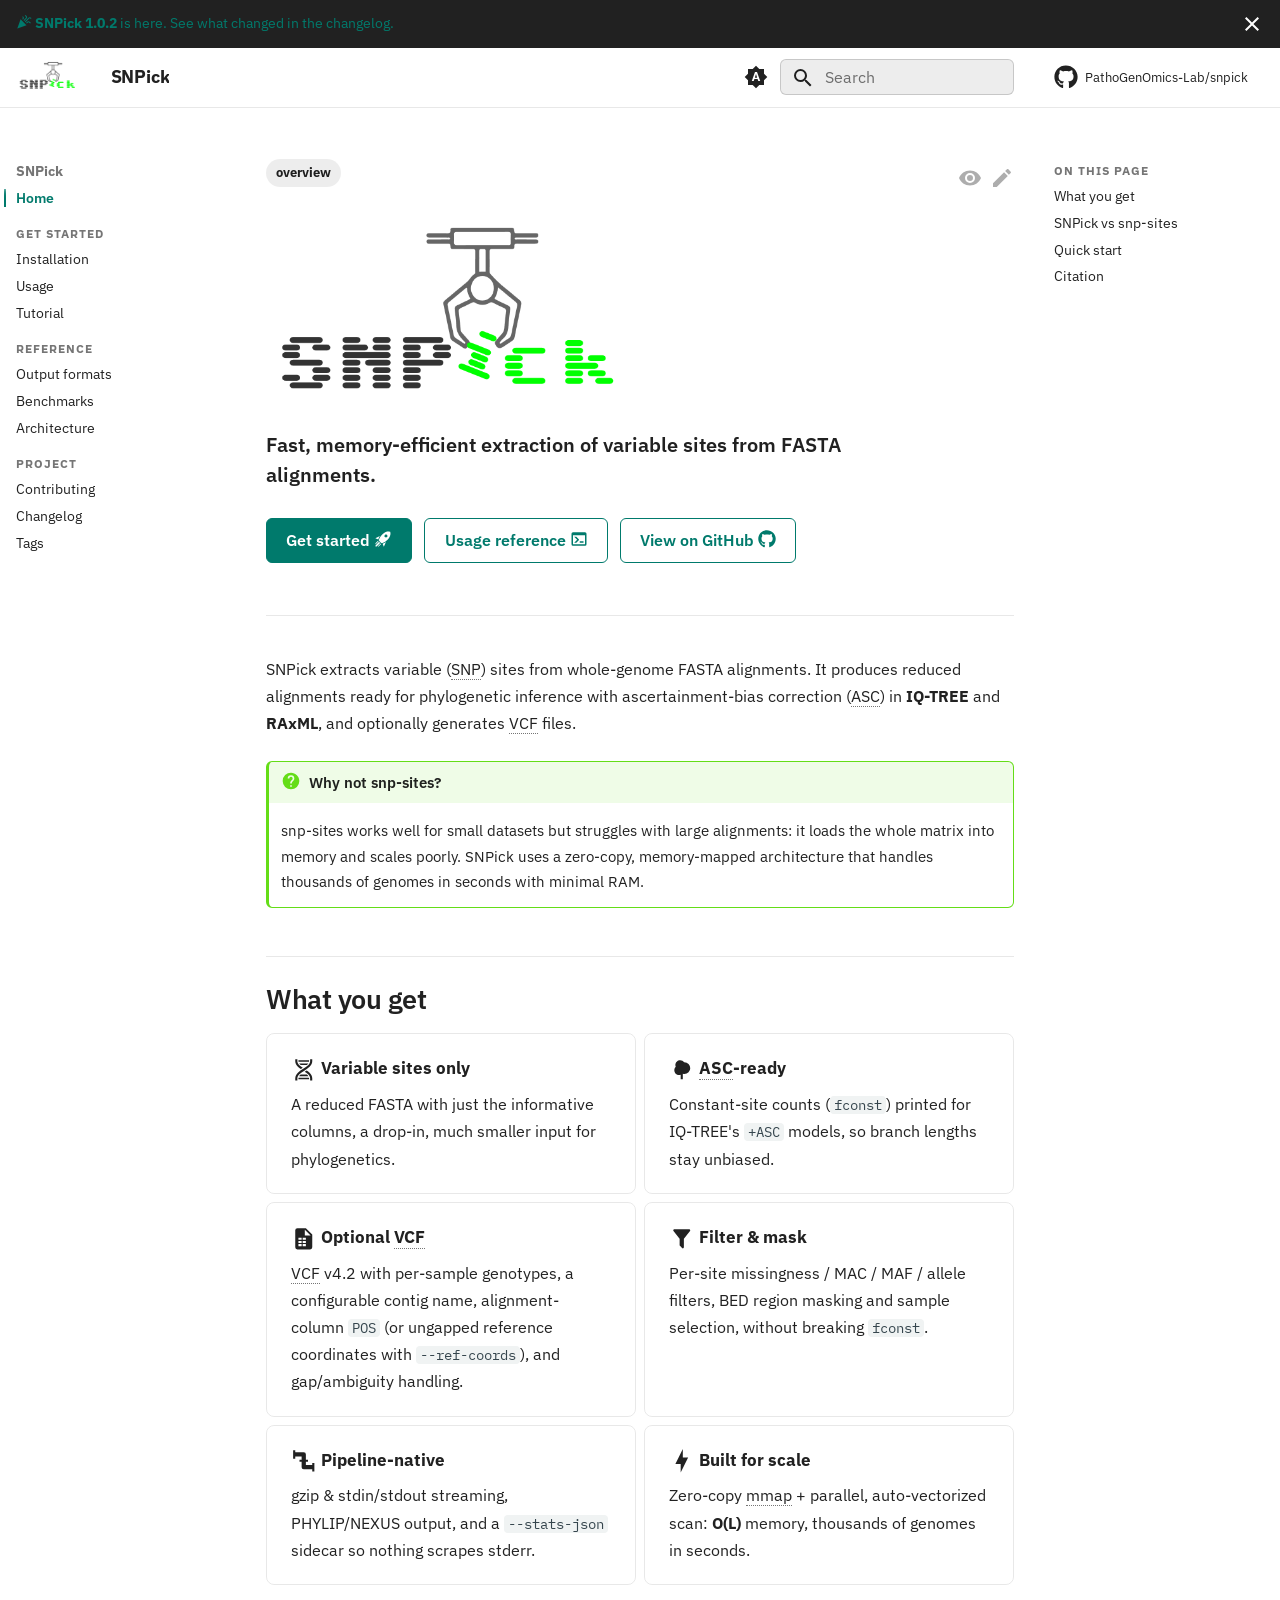
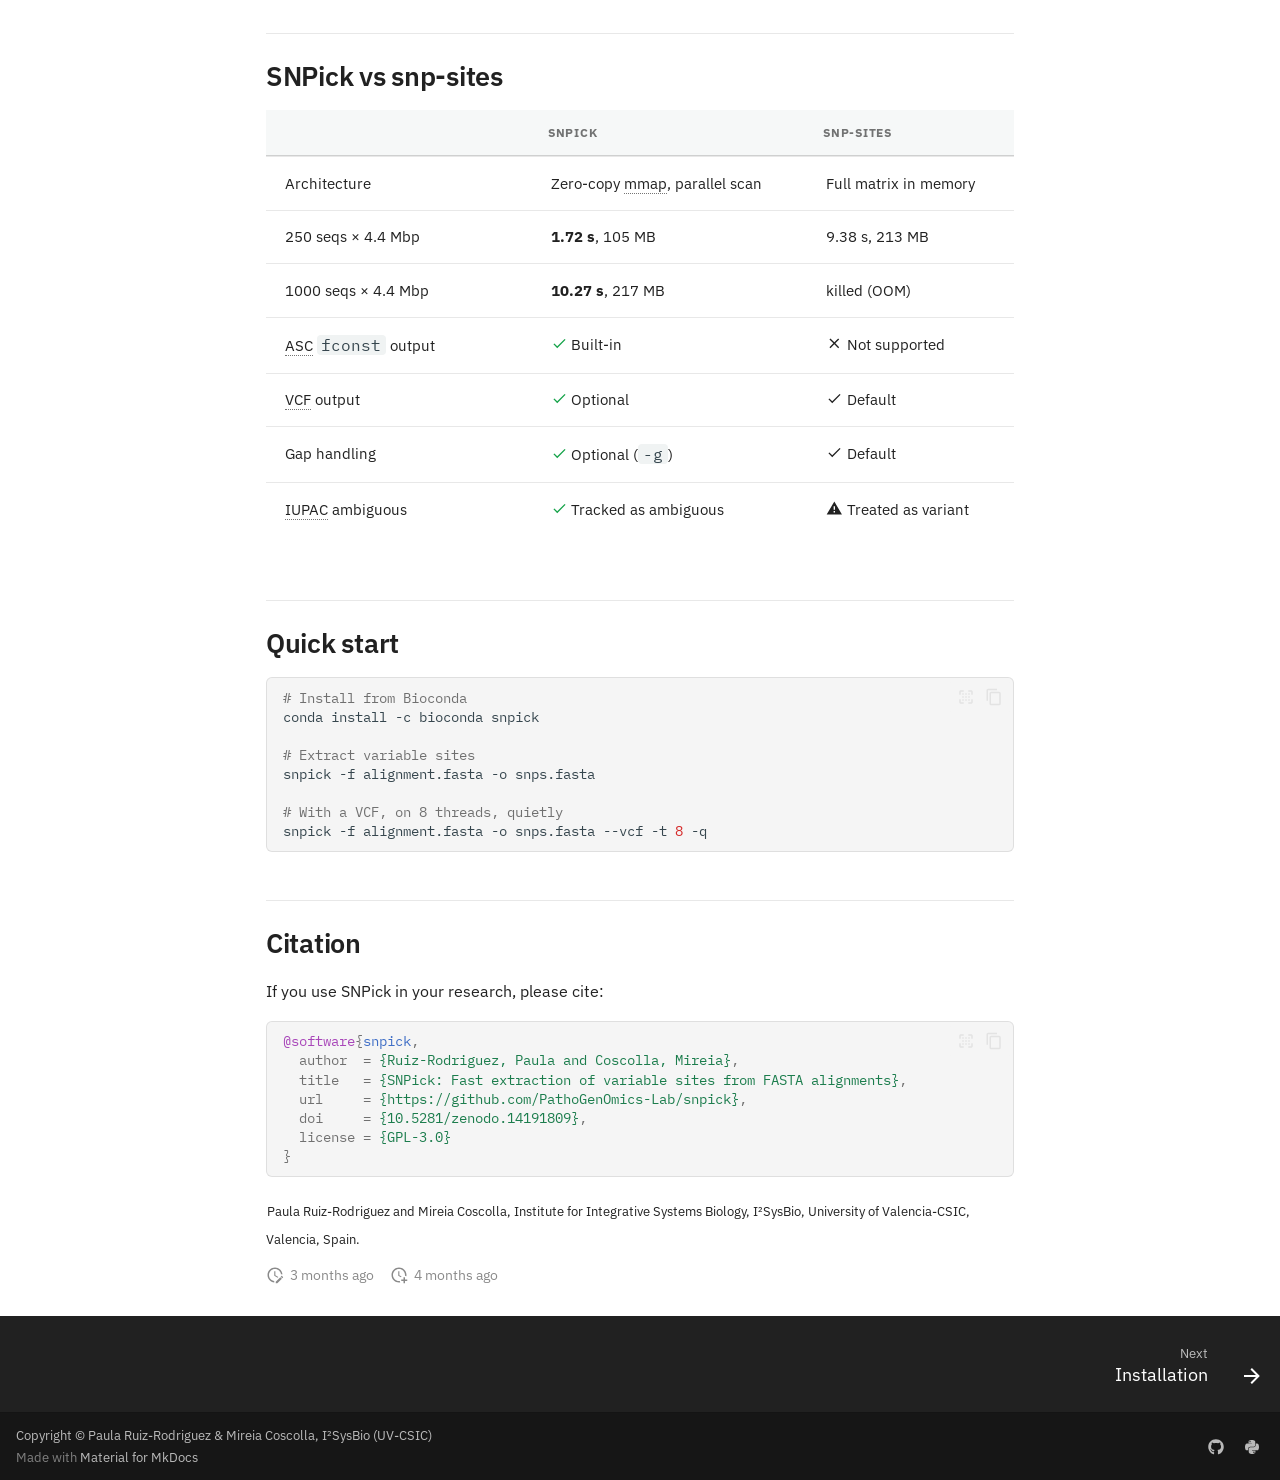
==== commit e04873c2: "Deployed cfa12f8 with MkDocs version: 1.6.1" ====
--- a/index.html
+++ b/index.html
@@ -1,4 +1,4 @@
-<!DOCTYPE html><html lang=en class=no-js><head><meta charset=utf-8><meta name=viewport content="width=device-width,initial-scale=1"><meta name=description content="Fast, memory-efficient extraction of variable sites from FASTA alignments"><meta name=author content="Paula Ruiz-Rodriguez"><link href=https://pathogenomics-lab.github.io/snpick/ rel=canonical><link href=installation/ rel=next><link rel=icon href=assets/logo.png><meta name=generator content="mkdocs-1.6.1, mkdocs-material-9.7.7"><title>SNPick</title><link rel=stylesheet href=assets/stylesheets/main.ec1eaa64.min.css><link rel=stylesheet href=assets/stylesheets/palette.ab4e12ef.min.css><link rel=preconnect href=https://fonts.gstatic.com crossorigin><link rel=stylesheet href="https://fonts.googleapis.com/css?family=Inter:300,300i,400,400i,700,700i%7CJetBrains+Mono:400,400i,700,700i&display=fallback"><style>:root{--md-text-font:"Inter";--md-code-font:"JetBrains Mono"}</style><link rel=stylesheet href=css/timeago.css><link rel=stylesheet href=stylesheets/extra.css><script>__md_scope=new URL(".",location),__md_hash=e=>[...e].reduce(((e,_)=>(e<<5)-e+_.charCodeAt(0)),0),__md_get=(e,_=localStorage,t=__md_scope)=>JSON.parse(_.getItem(t.pathname+"."+e)),__md_set=(e,_,t=localStorage,a=__md_scope)=>{try{t.setItem(a.pathname+"."+e,JSON.stringify(_))}catch(e){}}</script><meta property=og:type content=website><meta property=og:title content=SNPick><meta property=og:description content="Fast, memory-efficient extraction of variable sites from FASTA alignments"><meta property=og:image content=https://pathogenomics-lab.github.io/snpick/assets/images/social/index.png><meta property=og:image:type content=image/png><meta property=og:image:width content=1200><meta property=og:image:height content=630><meta content=https://pathogenomics-lab.github.io/snpick/ property=og:url><meta property=twitter:card content=summary_large_image><meta property=twitter:title content=SNPick><meta property=twitter:description content="Fast, memory-efficient extraction of variable sites from FASTA alignments"><meta property=twitter:image content=https://pathogenomics-lab.github.io/snpick/assets/images/social/index.png><link href=assets/stylesheets/glightbox.min.css rel=stylesheet><script src=assets/javascripts/glightbox.min.js></script><style id=glightbox-style>
+<!DOCTYPE html><html lang=en class=no-js><head><meta charset=utf-8><meta name=viewport content="width=device-width,initial-scale=1"><meta name=description content="Fast, memory-efficient extraction of variable sites from FASTA alignments"><meta name=author content="Paula Ruiz-Rodriguez"><link href=https://pathogenomics-lab.github.io/snpick/ rel=canonical><link href=installation/ rel=next><link rel=icon href=assets/logo.png><meta name=generator content="mkdocs-1.6.1, mkdocs-material-9.7.7"><title>SNPick</title><link rel=stylesheet href=assets/stylesheets/main.ec1eaa64.min.css><link rel=stylesheet href=assets/stylesheets/palette.ab4e12ef.min.css><link rel=preconnect href=https://fonts.gstatic.com crossorigin><link rel=stylesheet href="https://fonts.googleapis.com/css?family=IBM+Plex+Sans:300,300i,400,400i,700,700i%7CIBM+Plex+Mono:400,400i,700,700i&display=fallback"><style>:root{--md-text-font:"IBM Plex Sans";--md-code-font:"IBM Plex Mono"}</style><link rel=stylesheet href=css/timeago.css><link rel=stylesheet href=stylesheets/extra.css><script>__md_scope=new URL(".",location),__md_hash=e=>[...e].reduce(((e,_)=>(e<<5)-e+_.charCodeAt(0)),0),__md_get=(e,_=localStorage,t=__md_scope)=>JSON.parse(_.getItem(t.pathname+"."+e)),__md_set=(e,_,t=localStorage,a=__md_scope)=>{try{t.setItem(a.pathname+"."+e,JSON.stringify(_))}catch(e){}}</script><meta property=og:type content=website><meta property=og:title content=SNPick><meta property=og:description content="Fast, memory-efficient extraction of variable sites from FASTA alignments"><meta property=og:image content=https://pathogenomics-lab.github.io/snpick/assets/images/social/index.png><meta property=og:image:type content=image/png><meta property=og:image:width content=1200><meta property=og:image:height content=630><meta content=https://pathogenomics-lab.github.io/snpick/ property=og:url><meta property=twitter:card content=summary_large_image><meta property=twitter:title content=SNPick><meta property=twitter:description content="Fast, memory-efficient extraction of variable sites from FASTA alignments"><meta property=twitter:image content=https://pathogenomics-lab.github.io/snpick/assets/images/social/index.png><link href=assets/stylesheets/glightbox.min.css rel=stylesheet><script src=assets/javascripts/glightbox.min.js></script><style id=glightbox-style>
             html.glightbox-open { overflow: initial; height: 100%; }
             .gslide-title { margin-top: 0px; user-select: text; }
             .gslide-desc { color: #666; user-select: text; }
@@ -8,7 +8,7 @@
             body[data-md-color-scheme="slate"] .gdesc-inner { background: var(--md-default-bg-color); }
             body[data-md-color-scheme="slate"] .gslide-title { color: var(--md-default-fg-color); }
             body[data-md-color-scheme="slate"] .gslide-desc { color: var(--md-default-fg-color); }
-        </style></head> <body dir=ltr data-md-color-scheme=default data-md-color-primary=indigo data-md-color-accent=indigo> <input class=md-toggle data-md-toggle=drawer type=checkbox id=__drawer autocomplete=off> <input class=md-toggle data-md-toggle=search type=checkbox id=__search autocomplete=off> <label class=md-overlay for=__drawer></label> <div data-md-component=skip> <a href=#snpick class=md-skip> Skip to content </a> </div> <div data-md-component=announce> <aside class=md-banner> <div class="md-banner__inner md-grid md-typeset"> <button class="md-banner__button md-icon" aria-label="Don't show this again"> <svg xmlns=http://www.w3.org/2000/svg viewbox="0 0 24 24"><path d="M19 6.41 17.59 5 12 10.59 6.41 5 5 6.41 10.59 12 5 17.59 6.41 19 12 13.41 17.59 19 19 17.59 13.41 12z"></path></svg> </button> <a href=changelog/ > <span class=twemoji> <svg xmlns=http://www.w3.org/2000/svg viewbox="0 0 24 24"><path d="m14.53 1.45-1.08 1.08 1.6 1.6q.33.375.33.87c0 .495-.11.64-.33.86L11.5 9.47l1 1.08 3.63-3.61c.53-.59.79-1.24.79-1.94s-.26-1.36-.79-1.95zm-3.98 2.02L9.47 4.55l.61.56c.22.22.33.52.33.89s-.11.67-.33.89l-.61.56 1.08 1.08.56-.61c.53-.59.8-1.23.8-1.92 0-.72-.27-1.37-.8-1.97zM21 5.06c-.69 0-1.33.27-1.92.8l-5.63 5.64 1.08 1 5.58-5.56c.25-.25.55-.38.89-.38s.64.13.89.38l.61.61 1.03-1.08-.56-.61c-.59-.53-1.25-.8-1.97-.8M7 8 2 22l14-5zm12 3.06c-.7 0-1.34.27-1.94.8l-1.59 1.59 1.08 1.08 1.59-1.59c.25-.25.53-.38.86-.38s.63.13.88.38l1.62 1.59 1.05-1.03-1.6-1.64c-.59-.53-1.25-.8-1.95-.8"></path></svg> </span> <strong>SNPick 1.0.2</strong> is here — see what changed in the changelog. </a> </div> <script>var el=document.querySelector("[data-md-component=announce]");if(el){var content=el.querySelector(".md-typeset");__md_hash(content.innerHTML)===__md_get("__announce")&&(el.hidden=!0)}</script> </aside> </div> <header class="md-header md-header--shadow md-header--lifted" data-md-component=header> <nav class="md-header__inner md-grid" aria-label=Header> <a href=. title=SNPick class="md-header__button md-logo" aria-label=SNPick data-md-component=logo> <img src=assets/logo.svg alt=logo> </a> <label class="md-header__button md-icon" for=__drawer> <svg xmlns=http://www.w3.org/2000/svg viewbox="0 0 24 24"><path d="M3 6h18v2H3zm0 5h18v2H3zm0 5h18v2H3z"></path></svg> </label> <div class=md-header__title data-md-component=header-title> <div class=md-header__ellipsis> <div class=md-header__topic> <span class=md-ellipsis> SNPick </span> </div> <div class=md-header__topic data-md-component=header-topic> <span class=md-ellipsis> Home </span> </div> </div> </div> <form class=md-header__option data-md-component=palette> <input class=md-option data-md-color-media=(prefers-color-scheme) data-md-color-scheme=default data-md-color-primary=indigo data-md-color-accent=indigo aria-label="Switch to light mode" type=radio name=__palette id=__palette_0> <label class="md-header__button md-icon" title="Switch to light mode" for=__palette_1 hidden> <svg xmlns=http://www.w3.org/2000/svg viewbox="0 0 24 24"><path d="m14.3 16-.7-2h-3.2l-.7 2H7.8L11 7h2l3.2 9zM20 8.69V4h-4.69L12 .69 8.69 4H4v4.69L.69 12 4 15.31V20h4.69L12 23.31 15.31 20H20v-4.69L23.31 12zm-9.15 3.96h2.3L12 9z"></path></svg> </label> <input class=md-option data-md-color-media="(prefers-color-scheme: light)" data-md-color-scheme=default data-md-color-primary=deep-purple data-md-color-accent=pink aria-label="Switch to dark mode" type=radio name=__palette id=__palette_1> <label class="md-header__button md-icon" title="Switch to dark mode" for=__palette_2 hidden> <svg xmlns=http://www.w3.org/2000/svg viewbox="0 0 24 24"><path d="M12 8a4 4 0 0 0-4 4 4 4 0 0 0 4 4 4 4 0 0 0 4-4 4 4 0 0 0-4-4m0 10a6 6 0 0 1-6-6 6 6 0 0 1 6-6 6 6 0 0 1 6 6 6 6 0 0 1-6 6m8-9.31V4h-4.69L12 .69 8.69 4H4v4.69L.69 12 4 15.31V20h4.69L12 23.31 15.31 20H20v-4.69L23.31 12z"></path></svg> </label> <input class=md-option data-md-color-media="(prefers-color-scheme: dark)" data-md-color-scheme=slate data-md-color-primary=deep-purple data-md-color-accent=pink aria-label="Switch to system preference" type=radio name=__palette id=__palette_2> <label class="md-header__button md-icon" title="Switch to system preference" for=__palette_0 hidden> <svg xmlns=http://www.w3.org/2000/svg viewbox="0 0 24 24"><path d="M12 18c-.89 0-1.74-.2-2.5-.55C11.56 16.5 13 14.42 13 12s-1.44-4.5-3.5-5.45C10.26 6.2 11.11 6 12 6a6 6 0 0 1 6 6 6 6 0 0 1-6 6m8-9.31V4h-4.69L12 .69 8.69 4H4v4.69L.69 12 4 15.31V20h4.69L12 23.31 15.31 20H20v-4.69L23.31 12z"></path></svg> </label> </form> <script>var palette=__md_get("__palette");if(palette&&palette.color){if("(prefers-color-scheme)"===palette.color.media){var media=matchMedia("(prefers-color-scheme: light)"),input=document.querySelector(media.matches?"[data-md-color-media='(prefers-color-scheme: light)']":"[data-md-color-media='(prefers-color-scheme: dark)']");palette.color.media=input.getAttribute("data-md-color-media"),palette.color.scheme=input.getAttribute("data-md-color-scheme"),palette.color.primary=input.getAttribute("data-md-color-primary"),palette.color.accent=input.getAttribute("data-md-color-accent")}for(var[key,value]of Object.entries(palette.color))document.body.setAttribute("data-md-color-"+key,value)}</script> <label class="md-header__button md-icon" for=__search> <svg xmlns=http://www.w3.org/2000/svg viewbox="0 0 24 24"><path d="M9.5 3A6.5 6.5 0 0 1 16 9.5c0 1.61-.59 3.09-1.56 4.23l.27.27h.79l5 5-1.5 1.5-5-5v-.79l-.27-.27A6.52 6.52 0 0 1 9.5 16 6.5 6.5 0 0 1 3 9.5 6.5 6.5 0 0 1 9.5 3m0 2C7 5 5 7 5 9.5S7 14 9.5 14 14 12 14 9.5 12 5 9.5 5"></path></svg> </label> <div class=md-search data-md-component=search role=dialog> <label class=md-search__overlay for=__search></label> <div class=md-search__inner role=search> <form class=md-search__form name=search> <input type=text class=md-search__input name=query aria-label=Search placeholder=Search autocapitalize=off autocorrect=off autocomplete=off spellcheck=false data-md-component=search-query required> <label class="md-search__icon md-icon" for=__search> <svg xmlns=http://www.w3.org/2000/svg viewbox="0 0 24 24"><path d="M9.5 3A6.5 6.5 0 0 1 16 9.5c0 1.61-.59 3.09-1.56 4.23l.27.27h.79l5 5-1.5 1.5-5-5v-.79l-.27-.27A6.52 6.52 0 0 1 9.5 16 6.5 6.5 0 0 1 3 9.5 6.5 6.5 0 0 1 9.5 3m0 2C7 5 5 7 5 9.5S7 14 9.5 14 14 12 14 9.5 12 5 9.5 5"></path></svg> <svg xmlns=http://www.w3.org/2000/svg viewbox="0 0 24 24"><path d="M20 11v2H8l5.5 5.5-1.42 1.42L4.16 12l7.92-7.92L13.5 5.5 8 11z"></path></svg> </label> <nav class=md-search__options aria-label=Search> <a href=javascript:void(0) class="md-search__icon md-icon" title=Share aria-label=Share data-clipboard data-clipboard-text data-md-component=search-share tabindex=-1> <svg xmlns=http://www.w3.org/2000/svg viewbox="0 0 24 24"><path d="M18 16.08c-.76 0-1.44.3-1.96.77L8.91 12.7c.05-.23.09-.46.09-.7s-.04-.47-.09-.7l7.05-4.11c.54.5 1.25.81 2.04.81a3 3 0 0 0 3-3 3 3 0 0 0-3-3 3 3 0 0 0-3 3c0 .24.04.47.09.7L8.04 9.81C7.5 9.31 6.79 9 6 9a3 3 0 0 0-3 3 3 3 0 0 0 3 3c.79 0 1.5-.31 2.04-.81l7.12 4.15c-.05.21-.08.43-.08.66 0 1.61 1.31 2.91 2.92 2.91s2.92-1.3 2.92-2.91A2.92 2.92 0 0 0 18 16.08"></path></svg> </a> <button type=reset class="md-search__icon md-icon" title=Clear aria-label=Clear tabindex=-1> <svg xmlns=http://www.w3.org/2000/svg viewbox="0 0 24 24"><path d="M19 6.41 17.59 5 12 10.59 6.41 5 5 6.41 10.59 12 5 17.59 6.41 19 12 13.41 17.59 19 19 17.59 13.41 12z"></path></svg> </button> </nav> <div class=md-search__suggest data-md-component=search-suggest></div> </form> <div class=md-search__output> <div class=md-search__scrollwrap tabindex=0 data-md-scrollfix> <div class=md-search-result data-md-component=search-result> <div class=md-search-result__meta> Initializing search </div> <ol class=md-search-result__list role=presentation></ol> </div> </div> </div> </div> </div> <div class=md-header__source> <a href=https://github.com/PathoGenOmics-Lab/snpick title="Go to repository" class=md-source data-md-component=source> <div class="md-source__icon md-icon"> <svg xmlns=http://www.w3.org/2000/svg viewbox="0 0 512 512"><!-- Font Awesome Free 7.1.0 by @fontawesome - https://fontawesome.com License - https://fontawesome.com/license/free (Icons: CC BY 4.0, Fonts: SIL OFL 1.1, Code: MIT License) Copyright 2025 Fonticons, Inc.--><path d="M173.9 397.4c0 2-2.3 3.6-5.2 3.6-3.3.3-5.6-1.3-5.6-3.6 0-2 2.3-3.6 5.2-3.6 3-.3 5.6 1.3 5.6 3.6m-31.1-4.5c-.7 2 1.3 4.3 4.3 4.9 2.6 1 5.6 0 6.2-2s-1.3-4.3-4.3-5.2c-2.6-.7-5.5.3-6.2 2.3m44.2-1.7c-2.9.7-4.9 2.6-4.6 4.9.3 2 2.9 3.3 5.9 2.6 2.9-.7 4.9-2.6 4.6-4.6-.3-1.9-3-3.2-5.9-2.9M252.8 8C114.1 8 8 113.3 8 252c0 110.9 69.8 205.8 169.5 239.2 12.8 2.3 17.3-5.6 17.3-12.1 0-6.2-.3-40.4-.3-61.4 0 0-70 15-84.7-29.8 0 0-11.4-29.1-27.8-36.6 0 0-22.9-15.7 1.6-15.4 0 0 24.9 2 38.6 25.8 21.9 38.6 58.6 27.5 72.9 20.9 2.3-16 8.8-27.1 16-33.7-55.9-6.2-112.3-14.3-112.3-110.5 0-27.5 7.6-41.3 23.6-58.9-2.6-6.5-11.1-33.3 2.6-67.9 20.9-6.5 69 27 69 27 20-5.6 41.5-8.5 62.8-8.5s42.8 2.9 62.8 8.5c0 0 48.1-33.6 69-27 13.7 34.7 5.2 61.4 2.6 67.9 16 17.7 25.8 31.5 25.8 58.9 0 96.5-58.9 104.2-114.8 110.5 9.2 7.9 17 22.9 17 46.4 0 33.7-.3 75.4-.3 83.6 0 6.5 4.6 14.4 17.3 12.1C436.2 457.8 504 362.9 504 252 504 113.3 391.5 8 252.8 8M105.2 352.9c-1.3 1-1 3.3.7 5.2 1.6 1.6 3.9 2.3 5.2 1 1.3-1 1-3.3-.7-5.2-1.6-1.6-3.9-2.3-5.2-1m-10.8-8.1c-.7 1.3.3 2.9 2.3 3.9 1.6 1 3.6.7 4.3-.7.7-1.3-.3-2.9-2.3-3.9-2-.6-3.6-.3-4.3.7m32.4 35.6c-1.6 1.3-1 4.3 1.3 6.2 2.3 2.3 5.2 2.6 6.5 1 1.3-1.3.7-4.3-1.3-6.2-2.2-2.3-5.2-2.6-6.5-1m-11.4-14.7c-1.6 1-1.6 3.6 0 5.9s4.3 3.3 5.6 2.3c1.6-1.3 1.6-3.9 0-6.2-1.4-2.3-4-3.3-5.6-2"></path></svg> </div> <div class=md-source__repository> PathoGenOmics-Lab/snpick </div> </a> </div> </nav> <nav class=md-tabs aria-label=Tabs data-md-component=tabs> <div class=md-grid> <ul class=md-tabs__list> <li class="md-tabs__item md-tabs__item--active"> <a href=. class=md-tabs__link> Home </a> </li> <li class=md-tabs__item> <a href=installation/ class=md-tabs__link> Installation </a> </li> <li class=md-tabs__item> <a href=usage/ class=md-tabs__link> Usage </a> </li> <li class=md-tabs__item> <a href=tutorials/tutorial/ class=md-tabs__link> Tutorial </a> </li> <li class=md-tabs__item> <a href=output/ class=md-tabs__link> Output formats </a> </li> <li class=md-tabs__item> <a href=benchmarks/ class=md-tabs__link> Benchmarks </a> </li> <li class=md-tabs__item> <a href=architecture/ class=md-tabs__link> Architecture </a> </li> <li class=md-tabs__item> <a href=contributing/ class=md-tabs__link> Contributing </a> </li> <li class=md-tabs__item> <a href=changelog/ class=md-tabs__link> Changelog </a> </li> <li class=md-tabs__item> <a href=tags/ class=md-tabs__link> Tags </a> </li> </ul> </div> </nav> </header> <div class=md-container data-md-component=container> <main class=md-main data-md-component=main> <div class="md-main__inner md-grid"> <div class="md-sidebar md-sidebar--primary" data-md-component=sidebar data-md-type=navigation> <div class=md-sidebar__scrollwrap> <div class=md-sidebar__inner> <nav class="md-nav md-nav--primary md-nav--lifted" aria-label=Navigation data-md-level=0> <label class=md-nav__title for=__drawer> <a href=. title=SNPick class="md-nav__button md-logo" aria-label=SNPick data-md-component=logo> <img src=assets/logo.svg alt=logo> </a> SNPick </label> <div class=md-nav__source> <a href=https://github.com/PathoGenOmics-Lab/snpick title="Go to repository" class=md-source data-md-component=source> <div class="md-source__icon md-icon"> <svg xmlns=http://www.w3.org/2000/svg viewbox="0 0 512 512"><!-- Font Awesome Free 7.1.0 by @fontawesome - https://fontawesome.com License - https://fontawesome.com/license/free (Icons: CC BY 4.0, Fonts: SIL OFL 1.1, Code: MIT License) Copyright 2025 Fonticons, Inc.--><path d="M173.9 397.4c0 2-2.3 3.6-5.2 3.6-3.3.3-5.6-1.3-5.6-3.6 0-2 2.3-3.6 5.2-3.6 3-.3 5.6 1.3 5.6 3.6m-31.1-4.5c-.7 2 1.3 4.3 4.3 4.9 2.6 1 5.6 0 6.2-2s-1.3-4.3-4.3-5.2c-2.6-.7-5.5.3-6.2 2.3m44.2-1.7c-2.9.7-4.9 2.6-4.6 4.9.3 2 2.9 3.3 5.9 2.6 2.9-.7 4.9-2.6 4.6-4.6-.3-1.9-3-3.2-5.9-2.9M252.8 8C114.1 8 8 113.3 8 252c0 110.9 69.8 205.8 169.5 239.2 12.8 2.3 17.3-5.6 17.3-12.1 0-6.2-.3-40.4-.3-61.4 0 0-70 15-84.7-29.8 0 0-11.4-29.1-27.8-36.6 0 0-22.9-15.7 1.6-15.4 0 0 24.9 2 38.6 25.8 21.9 38.6 58.6 27.5 72.9 20.9 2.3-16 8.8-27.1 16-33.7-55.9-6.2-112.3-14.3-112.3-110.5 0-27.5 7.6-41.3 23.6-58.9-2.6-6.5-11.1-33.3 2.6-67.9 20.9-6.5 69 27 69 27 20-5.6 41.5-8.5 62.8-8.5s42.8 2.9 62.8 8.5c0 0 48.1-33.6 69-27 13.7 34.7 5.2 61.4 2.6 67.9 16 17.7 25.8 31.5 25.8 58.9 0 96.5-58.9 104.2-114.8 110.5 9.2 7.9 17 22.9 17 46.4 0 33.7-.3 75.4-.3 83.6 0 6.5 4.6 14.4 17.3 12.1C436.2 457.8 504 362.9 504 252 504 113.3 391.5 8 252.8 8M105.2 352.9c-1.3 1-1 3.3.7 5.2 1.6 1.6 3.9 2.3 5.2 1 1.3-1 1-3.3-.7-5.2-1.6-1.6-3.9-2.3-5.2-1m-10.8-8.1c-.7 1.3.3 2.9 2.3 3.9 1.6 1 3.6.7 4.3-.7.7-1.3-.3-2.9-2.3-3.9-2-.6-3.6-.3-4.3.7m32.4 35.6c-1.6 1.3-1 4.3 1.3 6.2 2.3 2.3 5.2 2.6 6.5 1 1.3-1.3.7-4.3-1.3-6.2-2.2-2.3-5.2-2.6-6.5-1m-11.4-14.7c-1.6 1-1.6 3.6 0 5.9s4.3 3.3 5.6 2.3c1.6-1.3 1.6-3.9 0-6.2-1.4-2.3-4-3.3-5.6-2"></path></svg> </div> <div class=md-source__repository> PathoGenOmics-Lab/snpick </div> </a> </div> <ul class=md-nav__list data-md-scrollfix> <li class="md-nav__item md-nav__item--active"> <input class="md-nav__toggle md-toggle" type=checkbox id=__toc> <label class="md-nav__link md-nav__link--active" for=__toc> <span class=md-ellipsis> Home </span> <span class="md-nav__icon md-icon"></span> </label> <a href=. class="md-nav__link md-nav__link--active"> <span class=md-ellipsis> Home </span> </a> <nav class="md-nav md-nav--secondary" aria-label="On this page"> <label class=md-nav__title for=__toc> <span class="md-nav__icon md-icon"></span> On this page </label> <ul class=md-nav__list data-md-component=toc data-md-scrollfix> <li class=md-nav__item> <a href=#what-you-get class=md-nav__link> <span class=md-ellipsis> What you get </span> </a> </li> <li class=md-nav__item> <a href=#snpick-vs-snp-sites class=md-nav__link> <span class=md-ellipsis> SNPick vs snp-sites </span> </a> </li> <li class=md-nav__item> <a href=#quick-start class=md-nav__link> <span class=md-ellipsis> Quick start </span> </a> </li> <li class=md-nav__item> <a href=#citation class=md-nav__link> <span class=md-ellipsis> Citation </span> </a> </li> </ul> </nav> </li> <li class=md-nav__item> <a href=installation/ class=md-nav__link> <span class=md-ellipsis> Installation </span> </a> </li> <li class=md-nav__item> <a href=usage/ class=md-nav__link> <span class=md-ellipsis> Usage </span> </a> </li> <li class=md-nav__item> <a href=tutorials/tutorial/ class=md-nav__link> <span class=md-ellipsis> Tutorial </span> </a> </li> <li class=md-nav__item> <a href=output/ class=md-nav__link> <span class=md-ellipsis> Output formats </span> </a> </li> <li class=md-nav__item> <a href=benchmarks/ class=md-nav__link> <span class=md-ellipsis> Benchmarks </span> </a> </li> <li class=md-nav__item> <a href=architecture/ class=md-nav__link> <span class=md-ellipsis> Architecture </span> </a> </li> <li class=md-nav__item> <a href=contributing/ class=md-nav__link> <span class=md-ellipsis> Contributing </span> </a> </li> <li class=md-nav__item> <a href=changelog/ class=md-nav__link> <span class=md-ellipsis> Changelog </span> </a> </li> <li class=md-nav__item> <a href=tags/ class=md-nav__link> <span class=md-ellipsis> Tags </span> </a> </li> </ul> </nav> </div> </div> </div> <div class="md-sidebar md-sidebar--secondary" data-md-component=sidebar data-md-type=toc> <div class=md-sidebar__scrollwrap> <div class=md-sidebar__inner> <nav class="md-nav md-nav--secondary" aria-label="On this page"> <label class=md-nav__title for=__toc> <span class="md-nav__icon md-icon"></span> On this page </label> <ul class=md-nav__list data-md-component=toc data-md-scrollfix> <li class=md-nav__item> <a href=#what-you-get class=md-nav__link> <span class=md-ellipsis> What you get </span> </a> </li> <li class=md-nav__item> <a href=#snpick-vs-snp-sites class=md-nav__link> <span class=md-ellipsis> SNPick vs snp-sites </span> </a> </li> <li class=md-nav__item> <a href=#quick-start class=md-nav__link> <span class=md-ellipsis> Quick start </span> </a> </li> <li class=md-nav__item> <a href=#citation class=md-nav__link> <span class=md-ellipsis> Citation </span> </a> </li> </ul> </nav> </div> </div> </div> <div class=md-content data-md-component=content> <article class="md-content__inner md-typeset"> <nav class=md-tags> <a href=tags/#tag:overview class=md-tag>overview</a> </nav> <a href=https://github.com/PathoGenOmics-Lab/snpick/edit/main/docs/index.md title="Edit this page" class="md-content__button md-icon" rel=edit> <svg xmlns=http://www.w3.org/2000/svg viewbox="0 0 24 24"><path d="M20.71 7.04c.39-.39.39-1.04 0-1.41l-2.34-2.34c-.37-.39-1.02-.39-1.41 0l-1.84 1.83 3.75 3.75M3 17.25V21h3.75L17.81 9.93l-3.75-3.75z"></path></svg> </a> <a href=https://github.com/PathoGenOmics-Lab/snpick/raw/main/docs/index.md title="View source of this page" class="md-content__button md-icon"> <svg xmlns=http://www.w3.org/2000/svg viewbox="0 0 24 24"><path d="M12 9a3 3 0 0 0-3 3 3 3 0 0 0 3 3 3 3 0 0 0 3-3 3 3 0 0 0-3-3m0 8a5 5 0 0 1-5-5 5 5 0 0 1 5-5 5 5 0 0 1 5 5 5 5 0 0 1-5 5m0-12.5C7 4.5 2.73 7.61 1 12c1.73 4.39 6 7.5 11 7.5s9.27-3.11 11-7.5c-1.73-4.39-6-7.5-11-7.5"></path></svg> </a> <h1 id=snpick>SNPick<a class=headerlink href=#snpick title="Permanent link">¶</a></h1> <p align=center> <a class=glightbox data-type=image data-width=auto data-height=auto href=assets/logo.png data-desc-position=bottom><img alt="SNPick logo" src=assets/logo.png width=600></a> </p> <p><strong>Fast, memory-efficient extraction of variable sites from FASTA alignments.</strong></p> <p><a href=installation/ class="md-button md-button--primary">Get started <span class=twemoji><svg xmlns=http://www.w3.org/2000/svg viewbox="0 0 24 24"><path d="m13.13 22.19-1.63-3.83c1.57-.58 3.04-1.36 4.4-2.27zM5.64 12.5l-3.83-1.63 6.1-2.77C7 9.46 6.22 10.93 5.64 12.5M21.61 2.39S16.66.269 11 5.93c-2.19 2.19-3.5 4.6-4.35 6.71-.28.75-.09 1.57.46 2.13l2.13 2.12c.55.56 1.37.74 2.12.46A19.1 19.1 0 0 0 18.07 13c5.66-5.66 3.54-10.61 3.54-10.61m-7.07 7.07c-.78-.78-.78-2.05 0-2.83s2.05-.78 2.83 0c.77.78.78 2.05 0 2.83s-2.05.78-2.83 0m-5.66 7.07-1.41-1.41zM6.24 22l3.64-3.64c-.34-.09-.67-.24-.97-.45L4.83 22zM2 22h1.41l4.77-4.76-1.42-1.41L2 20.59zm0-2.83 4.09-4.08c-.21-.3-.36-.62-.45-.97L2 17.76z"></path></svg></span></a> <a href=usage/ class=md-button>Usage reference <span class=twemoji><svg xmlns=http://www.w3.org/2000/svg viewbox="0 0 24 24"><path d="M20 19V7H4v12zm0-16a2 2 0 0 1 2 2v14a2 2 0 0 1-2 2H4a2 2 0 0 1-2-2V5a2 2 0 0 1 2-2zm-7 14v-2h5v2zm-3.42-4L5.57 9H8.4l3.3 3.3c.39.39.39 1.03 0 1.42L8.42 17H5.59z"></path></svg></span></a> <a class=md-button href=https://github.com/PathoGenOmics-Lab/snpick>View on GitHub <span class=twemoji><svg xmlns=http://www.w3.org/2000/svg viewbox="0 0 512 512"><!-- Font Awesome Free 7.1.0 by @fontawesome - https://fontawesome.com License - https://fontawesome.com/license/free (Icons: CC BY 4.0, Fonts: SIL OFL 1.1, Code: MIT License) Copyright 2025 Fonticons, Inc.--><path d="M173.9 397.4c0 2-2.3 3.6-5.2 3.6-3.3.3-5.6-1.3-5.6-3.6 0-2 2.3-3.6 5.2-3.6 3-.3 5.6 1.3 5.6 3.6m-31.1-4.5c-.7 2 1.3 4.3 4.3 4.9 2.6 1 5.6 0 6.2-2s-1.3-4.3-4.3-5.2c-2.6-.7-5.5.3-6.2 2.3m44.2-1.7c-2.9.7-4.9 2.6-4.6 4.9.3 2 2.9 3.3 5.9 2.6 2.9-.7 4.9-2.6 4.6-4.6-.3-1.9-3-3.2-5.9-2.9M252.8 8C114.1 8 8 113.3 8 252c0 110.9 69.8 205.8 169.5 239.2 12.8 2.3 17.3-5.6 17.3-12.1 0-6.2-.3-40.4-.3-61.4 0 0-70 15-84.7-29.8 0 0-11.4-29.1-27.8-36.6 0 0-22.9-15.7 1.6-15.4 0 0 24.9 2 38.6 25.8 21.9 38.6 58.6 27.5 72.9 20.9 2.3-16 8.8-27.1 16-33.7-55.9-6.2-112.3-14.3-112.3-110.5 0-27.5 7.6-41.3 23.6-58.9-2.6-6.5-11.1-33.3 2.6-67.9 20.9-6.5 69 27 69 27 20-5.6 41.5-8.5 62.8-8.5s42.8 2.9 62.8 8.5c0 0 48.1-33.6 69-27 13.7 34.7 5.2 61.4 2.6 67.9 16 17.7 25.8 31.5 25.8 58.9 0 96.5-58.9 104.2-114.8 110.5 9.2 7.9 17 22.9 17 46.4 0 33.7-.3 75.4-.3 83.6 0 6.5 4.6 14.4 17.3 12.1C436.2 457.8 504 362.9 504 252 504 113.3 391.5 8 252.8 8M105.2 352.9c-1.3 1-1 3.3.7 5.2 1.6 1.6 3.9 2.3 5.2 1 1.3-1 1-3.3-.7-5.2-1.6-1.6-3.9-2.3-5.2-1m-10.8-8.1c-.7 1.3.3 2.9 2.3 3.9 1.6 1 3.6.7 4.3-.7.7-1.3-.3-2.9-2.3-3.9-2-.6-3.6-.3-4.3.7m32.4 35.6c-1.6 1.3-1 4.3 1.3 6.2 2.3 2.3 5.2 2.6 6.5 1 1.3-1.3.7-4.3-1.3-6.2-2.2-2.3-5.2-2.6-6.5-1m-11.4-14.7c-1.6 1-1.6 3.6 0 5.9s4.3 3.3 5.6 2.3c1.6-1.3 1.6-3.9 0-6.2-1.4-2.3-4-3.3-5.6-2"></path></svg></span></a></p> <p>SNPick extracts variable (<abbr title="Single-Nucleotide Polymorphism">SNP</abbr>) sites from whole-genome FASTA alignments. It produces reduced alignments ready for phylogenetic inference with ascertainment-bias correction (<abbr title="Ascertainment-bias Correction">ASC</abbr>) in <strong>IQ-TREE</strong> and <strong>RAxML</strong>, and optionally generates <abbr title="Variant Call Format">VCF</abbr> files.</p> <div class="admonition question"> <p class=admonition-title>Why not snp-sites?</p> <p>snp-sites works well for small datasets but struggles with large alignments — it loads the whole matrix into memory and scales poorly. SNPick uses a zero-copy, memory-mapped architecture that handles thousands of genomes in seconds with minimal RAM.</p> </div> <h2 id=what-you-get>What you get<a class=headerlink href=#what-you-get title="Permanent link">¶</a></h2> <div class="grid cards"> <ul> <li> <p><span class="twemoji lg middle"><svg xmlns=http://www.w3.org/2000/svg viewbox="0 0 24 24"><path d="M4 2h2v2c0 1.44.68 2.61 1.88 3.78.86.83 2.01 1.63 3.21 2.42l-1.83 1.19C8.27 10.72 7.31 10 6.5 9.21 5.07 7.82 4 6.1 4 4zm14 0h2v2c0 2.1-1.07 3.82-2.5 5.21-1.41 1.38-3.21 2.52-4.96 3.63-1.75 1.12-3.45 2.21-4.66 3.38C6.68 17.39 6 18.56 6 20v2H4v-2c0-2.1 1.07-3.82 2.5-5.21 1.41-1.38 3.21-2.52 4.96-3.63 1.75-1.12 3.45-2.21 4.66-3.38C17.32 6.61 18 5.44 18 4zm-3.26 10.61c.99.67 1.95 1.39 2.76 2.18C18.93 16.18 20 17.9 20 20v2h-2v-2c0-1.44-.68-2.61-1.88-3.78-.86-.83-2.01-1.63-3.21-2.42zM7 3h10v1l-.06.5H7.06L7 4zm.68 3h8.64c-.24.34-.52.69-.9 1.06l-.51.44H9.07l-.49-.44c-.38-.37-.66-.72-.9-1.06m1.41 10.5h5.84l.49.44c.38.37.66.72.9 1.06H7.68c.24-.34.52-.69.9-1.06zm-2.03 3h9.88l.06.5v1H7v-1z"></path></svg></span> <strong>Variable sites only</strong></p> <hr> <p>A reduced FASTA with just the informative columns — a drop-in, much smaller input for phylogenetics.</p> </li> <li> <p><span class="twemoji lg middle"><svg xmlns=http://www.w3.org/2000/svg viewbox="0 0 24 24"><path d="M11 21v-4.26c-.47.17-.97.26-1.5.26C7 17 5 15 5 12.5c0-1.27.5-2.41 1.36-3.23C6.13 8.73 6 8.13 6 7.5 6 5 8 3 10.5 3c1.56 0 2.94.8 3.75 2h.25a5.5 5.5 0 0 1 5.5 5.5 5.5 5.5 0 0 1-5.5 5.5q-.75 0-1.5-.21V21z"></path></svg></span> <strong><abbr title="Ascertainment-bias Correction">ASC</abbr>-ready</strong></p> <hr> <p>Constant-site counts (<code>fconst</code>) printed for IQ-TREE's <code>+ASC</code> models, so branch lengths stay unbiased.</p> </li> <li> <p><span class="twemoji lg middle"><svg xmlns=http://www.w3.org/2000/svg viewbox="0 0 24 24"><path d="M14 2H6a2 2 0 0 0-2 2v16a2 2 0 0 0 2 2h12a2 2 0 0 0 2-2V8zm-4 17H7v-2h3zm0-3H7v-2h3zm0-3H7v-2h3zm4 6h-3v-2h3zm0-3h-3v-2h3zm0-3h-3v-2h3zm-1-4V3.5L18.5 9z"></path></svg></span> <strong>Optional <abbr title="Variant Call Format">VCF</abbr></strong></p> <hr> <p><abbr title="Variant Call Format">VCF</abbr> v4.2 with per-sample genotypes, a configurable contig name, alignment-column <code>POS</code> (or ungapped reference coordinates with <code>--ref-coords</code>), and gap/ambiguity handling.</p> </li> <li> <p><span class="twemoji lg middle"><svg xmlns=http://www.w3.org/2000/svg viewbox="0 0 24 24"><path d="M14 12v7.88c.04.3-.06.62-.29.83a.996.996 0 0 1-1.41 0l-2.01-2.01a.99.99 0 0 1-.29-.83V12h-.03L4.21 4.62a1 1 0 0 1 .17-1.4c.19-.14.4-.22.62-.22h14c.22 0 .43.08.62.22a1 1 0 0 1 .17 1.4L14.03 12z"></path></svg></span> <strong>Filter &amp; mask</strong></p> <hr> <p>Per-site missingness / MAC / MAF / allele filters, BED region masking and sample selection — without breaking <code>fconst</code>.</p> </li> <li> <p><span class="twemoji lg middle"><svg xmlns=http://www.w3.org/2000/svg viewbox="0 0 24 24"><path d="M22 14h-2v2h-6v-3h2v-2h-2V6a2 2 0 0 0-2-2H4V2H2v8h2V8h6v3H8v2h2v5a2 2 0 0 0 2 2h8v2h2"></path></svg></span> <strong>Pipeline-native</strong></p> <hr> <p>gzip &amp; stdin/stdout streaming, PHYLIP/NEXUS output, and a <code>--stats-json</code> sidecar so nothing scrapes stderr.</p> </li> <li> <p><span class="twemoji lg middle"><svg xmlns=http://www.w3.org/2000/svg viewbox="0 0 24 24"><path d="M11 15H6l7-14v8h5l-7 14z"></path></svg></span> <strong>Built for scale</strong></p> <hr> <p>Zero-copy <abbr title="memory-mapped file">mmap</abbr> + parallel, auto-vectorized scan: <strong>O(L)</strong> memory, thousands of genomes in seconds.</p> </li> </ul> </div> <h2 id=snpick-vs-snp-sites>SNPick vs snp-sites<a class=headerlink href=#snpick-vs-snp-sites title="Permanent link">¶</a></h2> <table> <thead> <tr> <th></th> <th><strong>SNPick</strong></th> <th><strong>snp-sites</strong></th> </tr> </thead> <tbody> <tr> <td>Architecture</td> <td>Zero-copy <abbr title="memory-mapped file">mmap</abbr>, parallel scan</td> <td>Full matrix in memory</td> </tr> <tr> <td>250 seqs × 4.4 Mbp</td> <td><strong>1.72 s</strong>, 105 MB</td> <td>9.38 s, 213 MB</td> </tr> <tr> <td>1000 seqs × 4.4 Mbp</td> <td><strong>10.27 s</strong>, 217 MB</td> <td>killed (OOM)</td> </tr> <tr> <td><abbr title="Ascertainment-bias Correction">ASC</abbr> <code>fconst</code> output</td> <td><span class="twemoji snpick-yes"><svg xmlns=http://www.w3.org/2000/svg viewbox="0 0 24 24"><path d="M21 7 9 19l-5.5-5.5 1.41-1.41L9 16.17 19.59 5.59z"></path></svg></span> Built-in</td> <td><span class=twemoji><svg xmlns=http://www.w3.org/2000/svg viewbox="0 0 24 24"><path d="M19 6.41 17.59 5 12 10.59 6.41 5 5 6.41 10.59 12 5 17.59 6.41 19 12 13.41 17.59 19 19 17.59 13.41 12z"></path></svg></span> Not supported</td> </tr> <tr> <td><abbr title="Variant Call Format">VCF</abbr> output</td> <td><span class="twemoji snpick-yes"><svg xmlns=http://www.w3.org/2000/svg viewbox="0 0 24 24"><path d="M21 7 9 19l-5.5-5.5 1.41-1.41L9 16.17 19.59 5.59z"></path></svg></span> Optional</td> <td><span class=twemoji><svg xmlns=http://www.w3.org/2000/svg viewbox="0 0 24 24"><path d="M21 7 9 19l-5.5-5.5 1.41-1.41L9 16.17 19.59 5.59z"></path></svg></span> Default</td> </tr> <tr> <td>Gap handling</td> <td><span class="twemoji snpick-yes"><svg xmlns=http://www.w3.org/2000/svg viewbox="0 0 24 24"><path d="M21 7 9 19l-5.5-5.5 1.41-1.41L9 16.17 19.59 5.59z"></path></svg></span> Optional (<code>-g</code>)</td> <td><span class=twemoji><svg xmlns=http://www.w3.org/2000/svg viewbox="0 0 24 24"><path d="M21 7 9 19l-5.5-5.5 1.41-1.41L9 16.17 19.59 5.59z"></path></svg></span> Default</td> </tr> <tr> <td><abbr title="International Union of Pure and Applied Chemistry — nucleotide ambiguity codes">IUPAC</abbr> ambiguous</td> <td><span class="twemoji snpick-yes"><svg xmlns=http://www.w3.org/2000/svg viewbox="0 0 24 24"><path d="M21 7 9 19l-5.5-5.5 1.41-1.41L9 16.17 19.59 5.59z"></path></svg></span> Tracked as ambiguous</td> <td><span class=twemoji><svg xmlns=http://www.w3.org/2000/svg viewbox="0 0 24 24"><path d="M13 14h-2V9h2m0 9h-2v-2h2M1 21h22L12 2z"></path></svg></span> Treated as variant</td> </tr> </tbody> </table> <h2 id=quick-start>Quick start<a class=headerlink href=#quick-start title="Permanent link">¶</a></h2> <div class="language-bash highlight"><pre><span></span><code><span id=__span-0-1><a id=__codelineno-0-1 name=__codelineno-0-1 href=#__codelineno-0-1></a><span class=c1># Install from Bioconda</span>
+        </style></head> <body dir=ltr data-md-color-scheme=default data-md-color-primary=indigo data-md-color-accent=indigo> <input class=md-toggle data-md-toggle=drawer type=checkbox id=__drawer autocomplete=off> <input class=md-toggle data-md-toggle=search type=checkbox id=__search autocomplete=off> <label class=md-overlay for=__drawer></label> <div data-md-component=skip> <a href=#snpick class=md-skip> Skip to content </a> </div> <div data-md-component=announce> <aside class=md-banner> <div class="md-banner__inner md-grid md-typeset"> <button class="md-banner__button md-icon" aria-label="Don't show this again"> <svg xmlns=http://www.w3.org/2000/svg viewbox="0 0 24 24"><path d="M19 6.41 17.59 5 12 10.59 6.41 5 5 6.41 10.59 12 5 17.59 6.41 19 12 13.41 17.59 19 19 17.59 13.41 12z"></path></svg> </button> <a href=changelog/ > <span class=twemoji> <svg xmlns=http://www.w3.org/2000/svg viewbox="0 0 24 24"><path d="m14.53 1.45-1.08 1.08 1.6 1.6q.33.375.33.87c0 .495-.11.64-.33.86L11.5 9.47l1 1.08 3.63-3.61c.53-.59.79-1.24.79-1.94s-.26-1.36-.79-1.95zm-3.98 2.02L9.47 4.55l.61.56c.22.22.33.52.33.89s-.11.67-.33.89l-.61.56 1.08 1.08.56-.61c.53-.59.8-1.23.8-1.92 0-.72-.27-1.37-.8-1.97zM21 5.06c-.69 0-1.33.27-1.92.8l-5.63 5.64 1.08 1 5.58-5.56c.25-.25.55-.38.89-.38s.64.13.89.38l.61.61 1.03-1.08-.56-.61c-.59-.53-1.25-.8-1.97-.8M7 8 2 22l14-5zm12 3.06c-.7 0-1.34.27-1.94.8l-1.59 1.59 1.08 1.08 1.59-1.59c.25-.25.53-.38.86-.38s.63.13.88.38l1.62 1.59 1.05-1.03-1.6-1.64c-.59-.53-1.25-.8-1.95-.8"></path></svg> </span> <strong>SNPick 1.0.2</strong> is here. See what changed in the changelog. </a> </div> <script>var el=document.querySelector("[data-md-component=announce]");if(el){var content=el.querySelector(".md-typeset");__md_hash(content.innerHTML)===__md_get("__announce")&&(el.hidden=!0)}</script> </aside> </div> <header class="md-header md-header--shadow" data-md-component=header> <nav class="md-header__inner md-grid" aria-label=Header> <a href=. title=SNPick class="md-header__button md-logo" aria-label=SNPick data-md-component=logo> <img src=assets/logo.png alt=SNPick class="sp-logo sp-logo--light"> <img src=assets/logo-dark.png alt=SNPick class="sp-logo sp-logo--dark"> </a> <label class="md-header__button md-icon" for=__drawer> <svg xmlns=http://www.w3.org/2000/svg viewbox="0 0 24 24"><path d="M3 6h18v2H3zm0 5h18v2H3zm0 5h18v2H3z"></path></svg> </label> <div class=md-header__title data-md-component=header-title> <div class=md-header__ellipsis> <div class=md-header__topic> <span class=md-ellipsis> SNPick </span> </div> <div class=md-header__topic data-md-component=header-topic> <span class=md-ellipsis> Home </span> </div> </div> </div> <form class=md-header__option data-md-component=palette> <input class=md-option data-md-color-media=(prefers-color-scheme) data-md-color-scheme=default data-md-color-primary=indigo data-md-color-accent=indigo aria-label="Switch to light mode" type=radio name=__palette id=__palette_0> <label class="md-header__button md-icon" title="Switch to light mode" for=__palette_1 hidden> <svg xmlns=http://www.w3.org/2000/svg viewbox="0 0 24 24"><path d="m14.3 16-.7-2h-3.2l-.7 2H7.8L11 7h2l3.2 9zM20 8.69V4h-4.69L12 .69 8.69 4H4v4.69L.69 12 4 15.31V20h4.69L12 23.31 15.31 20H20v-4.69L23.31 12zm-9.15 3.96h2.3L12 9z"></path></svg> </label> <input class=md-option data-md-color-media="(prefers-color-scheme: light)" data-md-color-scheme=default data-md-color-primary=white data-md-color-accent=teal aria-label="Switch to dark mode" type=radio name=__palette id=__palette_1> <label class="md-header__button md-icon" title="Switch to dark mode" for=__palette_2 hidden> <svg xmlns=http://www.w3.org/2000/svg viewbox="0 0 24 24"><path d="m17.75 4.09-2.53 1.94.91 3.06-2.63-1.81-2.63 1.81.91-3.06-2.53-1.94L12.44 4l1.06-3 1.06 3zm3.5 6.91-1.64 1.25.59 1.98-1.7-1.17-1.7 1.17.59-1.98L15.75 11l2.06-.05L18.5 9l.69 1.95zm-2.28 4.95c.83-.08 1.72 1.1 1.19 1.85-.32.45-.66.87-1.08 1.27C15.17 23 8.84 23 4.94 19.07c-3.91-3.9-3.91-10.24 0-14.14.4-.4.82-.76 1.27-1.08.75-.53 1.93.36 1.85 1.19-.27 2.86.69 5.83 2.89 8.02a9.96 9.96 0 0 0 8.02 2.89m-1.64 2.02a12.08 12.08 0 0 1-7.8-3.47c-2.17-2.19-3.33-5-3.49-7.82-2.81 3.14-2.7 7.96.31 10.98 3.02 3.01 7.84 3.12 10.98.31"></path></svg> </label> <input class=md-option data-md-color-media="(prefers-color-scheme: dark)" data-md-color-scheme=slate data-md-color-primary=black data-md-color-accent=teal aria-label="Follow the system setting" type=radio name=__palette id=__palette_2> <label class="md-header__button md-icon" title="Follow the system setting" for=__palette_0 hidden> <svg xmlns=http://www.w3.org/2000/svg viewbox="0 0 24 24"><path d="m14.3 16-.7-2h-3.2l-.7 2H7.8L11 7h2l3.2 9zM20 8.69V4h-4.69L12 .69 8.69 4H4v4.69L.69 12 4 15.31V20h4.69L12 23.31 15.31 20H20v-4.69L23.31 12zm-9.15 3.96h2.3L12 9z"></path></svg> </label> </form> <script>var palette=__md_get("__palette");if(palette&&palette.color){if("(prefers-color-scheme)"===palette.color.media){var media=matchMedia("(prefers-color-scheme: light)"),input=document.querySelector(media.matches?"[data-md-color-media='(prefers-color-scheme: light)']":"[data-md-color-media='(prefers-color-scheme: dark)']");palette.color.media=input.getAttribute("data-md-color-media"),palette.color.scheme=input.getAttribute("data-md-color-scheme"),palette.color.primary=input.getAttribute("data-md-color-primary"),palette.color.accent=input.getAttribute("data-md-color-accent")}for(var[key,value]of Object.entries(palette.color))document.body.setAttribute("data-md-color-"+key,value)}</script> <label class="md-header__button md-icon" for=__search> <svg xmlns=http://www.w3.org/2000/svg viewbox="0 0 24 24"><path d="M9.5 3A6.5 6.5 0 0 1 16 9.5c0 1.61-.59 3.09-1.56 4.23l.27.27h.79l5 5-1.5 1.5-5-5v-.79l-.27-.27A6.52 6.52 0 0 1 9.5 16 6.5 6.5 0 0 1 3 9.5 6.5 6.5 0 0 1 9.5 3m0 2C7 5 5 7 5 9.5S7 14 9.5 14 14 12 14 9.5 12 5 9.5 5"></path></svg> </label> <div class=md-search data-md-component=search role=dialog> <label class=md-search__overlay for=__search></label> <div class=md-search__inner role=search> <form class=md-search__form name=search> <input type=text class=md-search__input name=query aria-label=Search placeholder=Search autocapitalize=off autocorrect=off autocomplete=off spellcheck=false data-md-component=search-query required> <label class="md-search__icon md-icon" for=__search> <svg xmlns=http://www.w3.org/2000/svg viewbox="0 0 24 24"><path d="M9.5 3A6.5 6.5 0 0 1 16 9.5c0 1.61-.59 3.09-1.56 4.23l.27.27h.79l5 5-1.5 1.5-5-5v-.79l-.27-.27A6.52 6.52 0 0 1 9.5 16 6.5 6.5 0 0 1 3 9.5 6.5 6.5 0 0 1 9.5 3m0 2C7 5 5 7 5 9.5S7 14 9.5 14 14 12 14 9.5 12 5 9.5 5"></path></svg> <svg xmlns=http://www.w3.org/2000/svg viewbox="0 0 24 24"><path d="M20 11v2H8l5.5 5.5-1.42 1.42L4.16 12l7.92-7.92L13.5 5.5 8 11z"></path></svg> </label> <nav class=md-search__options aria-label=Search> <a href=javascript:void(0) class="md-search__icon md-icon" title=Share aria-label=Share data-clipboard data-clipboard-text data-md-component=search-share tabindex=-1> <svg xmlns=http://www.w3.org/2000/svg viewbox="0 0 24 24"><path d="M18 16.08c-.76 0-1.44.3-1.96.77L8.91 12.7c.05-.23.09-.46.09-.7s-.04-.47-.09-.7l7.05-4.11c.54.5 1.25.81 2.04.81a3 3 0 0 0 3-3 3 3 0 0 0-3-3 3 3 0 0 0-3 3c0 .24.04.47.09.7L8.04 9.81C7.5 9.31 6.79 9 6 9a3 3 0 0 0-3 3 3 3 0 0 0 3 3c.79 0 1.5-.31 2.04-.81l7.12 4.15c-.05.21-.08.43-.08.66 0 1.61 1.31 2.91 2.92 2.91s2.92-1.3 2.92-2.91A2.92 2.92 0 0 0 18 16.08"></path></svg> </a> <button type=reset class="md-search__icon md-icon" title=Clear aria-label=Clear tabindex=-1> <svg xmlns=http://www.w3.org/2000/svg viewbox="0 0 24 24"><path d="M19 6.41 17.59 5 12 10.59 6.41 5 5 6.41 10.59 12 5 17.59 6.41 19 12 13.41 17.59 19 19 17.59 13.41 12z"></path></svg> </button> </nav> <div class=md-search__suggest data-md-component=search-suggest></div> </form> <div class=md-search__output> <div class=md-search__scrollwrap tabindex=0 data-md-scrollfix> <div class=md-search-result data-md-component=search-result> <div class=md-search-result__meta> Initializing search </div> <ol class=md-search-result__list role=presentation></ol> </div> </div> </div> </div> </div> <div class=md-header__source> <a href=https://github.com/PathoGenOmics-Lab/snpick title="Go to repository" class=md-source data-md-component=source> <div class="md-source__icon md-icon"> <svg xmlns=http://www.w3.org/2000/svg viewbox="0 0 512 512"><!-- Font Awesome Free 7.1.0 by @fontawesome - https://fontawesome.com License - https://fontawesome.com/license/free (Icons: CC BY 4.0, Fonts: SIL OFL 1.1, Code: MIT License) Copyright 2025 Fonticons, Inc.--><path d="M173.9 397.4c0 2-2.3 3.6-5.2 3.6-3.3.3-5.6-1.3-5.6-3.6 0-2 2.3-3.6 5.2-3.6 3-.3 5.6 1.3 5.6 3.6m-31.1-4.5c-.7 2 1.3 4.3 4.3 4.9 2.6 1 5.6 0 6.2-2s-1.3-4.3-4.3-5.2c-2.6-.7-5.5.3-6.2 2.3m44.2-1.7c-2.9.7-4.9 2.6-4.6 4.9.3 2 2.9 3.3 5.9 2.6 2.9-.7 4.9-2.6 4.6-4.6-.3-1.9-3-3.2-5.9-2.9M252.8 8C114.1 8 8 113.3 8 252c0 110.9 69.8 205.8 169.5 239.2 12.8 2.3 17.3-5.6 17.3-12.1 0-6.2-.3-40.4-.3-61.4 0 0-70 15-84.7-29.8 0 0-11.4-29.1-27.8-36.6 0 0-22.9-15.7 1.6-15.4 0 0 24.9 2 38.6 25.8 21.9 38.6 58.6 27.5 72.9 20.9 2.3-16 8.8-27.1 16-33.7-55.9-6.2-112.3-14.3-112.3-110.5 0-27.5 7.6-41.3 23.6-58.9-2.6-6.5-11.1-33.3 2.6-67.9 20.9-6.5 69 27 69 27 20-5.6 41.5-8.5 62.8-8.5s42.8 2.9 62.8 8.5c0 0 48.1-33.6 69-27 13.7 34.7 5.2 61.4 2.6 67.9 16 17.7 25.8 31.5 25.8 58.9 0 96.5-58.9 104.2-114.8 110.5 9.2 7.9 17 22.9 17 46.4 0 33.7-.3 75.4-.3 83.6 0 6.5 4.6 14.4 17.3 12.1C436.2 457.8 504 362.9 504 252 504 113.3 391.5 8 252.8 8M105.2 352.9c-1.3 1-1 3.3.7 5.2 1.6 1.6 3.9 2.3 5.2 1 1.3-1 1-3.3-.7-5.2-1.6-1.6-3.9-2.3-5.2-1m-10.8-8.1c-.7 1.3.3 2.9 2.3 3.9 1.6 1 3.6.7 4.3-.7.7-1.3-.3-2.9-2.3-3.9-2-.6-3.6-.3-4.3.7m32.4 35.6c-1.6 1.3-1 4.3 1.3 6.2 2.3 2.3 5.2 2.6 6.5 1 1.3-1.3.7-4.3-1.3-6.2-2.2-2.3-5.2-2.6-6.5-1m-11.4-14.7c-1.6 1-1.6 3.6 0 5.9s4.3 3.3 5.6 2.3c1.6-1.3 1.6-3.9 0-6.2-1.4-2.3-4-3.3-5.6-2"></path></svg> </div> <div class=md-source__repository> PathoGenOmics-Lab/snpick </div> </a> </div> </nav> </header> <div class=md-container data-md-component=container> <main class=md-main data-md-component=main> <div class="md-main__inner md-grid"> <div class="md-sidebar md-sidebar--primary" data-md-component=sidebar data-md-type=navigation> <div class=md-sidebar__scrollwrap> <div class=md-sidebar__inner> <nav class="md-nav md-nav--primary" aria-label=Navigation data-md-level=0> <label class=md-nav__title for=__drawer> <a href=. title=SNPick class="md-nav__button md-logo" aria-label=SNPick data-md-component=logo> <img src=assets/logo.png alt=SNPick class="sp-logo sp-logo--light"> <img src=assets/logo-dark.png alt=SNPick class="sp-logo sp-logo--dark"> </a> SNPick </label> <div class=md-nav__source> <a href=https://github.com/PathoGenOmics-Lab/snpick title="Go to repository" class=md-source data-md-component=source> <div class="md-source__icon md-icon"> <svg xmlns=http://www.w3.org/2000/svg viewbox="0 0 512 512"><!-- Font Awesome Free 7.1.0 by @fontawesome - https://fontawesome.com License - https://fontawesome.com/license/free (Icons: CC BY 4.0, Fonts: SIL OFL 1.1, Code: MIT License) Copyright 2025 Fonticons, Inc.--><path d="M173.9 397.4c0 2-2.3 3.6-5.2 3.6-3.3.3-5.6-1.3-5.6-3.6 0-2 2.3-3.6 5.2-3.6 3-.3 5.6 1.3 5.6 3.6m-31.1-4.5c-.7 2 1.3 4.3 4.3 4.9 2.6 1 5.6 0 6.2-2s-1.3-4.3-4.3-5.2c-2.6-.7-5.5.3-6.2 2.3m44.2-1.7c-2.9.7-4.9 2.6-4.6 4.9.3 2 2.9 3.3 5.9 2.6 2.9-.7 4.9-2.6 4.6-4.6-.3-1.9-3-3.2-5.9-2.9M252.8 8C114.1 8 8 113.3 8 252c0 110.9 69.8 205.8 169.5 239.2 12.8 2.3 17.3-5.6 17.3-12.1 0-6.2-.3-40.4-.3-61.4 0 0-70 15-84.7-29.8 0 0-11.4-29.1-27.8-36.6 0 0-22.9-15.7 1.6-15.4 0 0 24.9 2 38.6 25.8 21.9 38.6 58.6 27.5 72.9 20.9 2.3-16 8.8-27.1 16-33.7-55.9-6.2-112.3-14.3-112.3-110.5 0-27.5 7.6-41.3 23.6-58.9-2.6-6.5-11.1-33.3 2.6-67.9 20.9-6.5 69 27 69 27 20-5.6 41.5-8.5 62.8-8.5s42.8 2.9 62.8 8.5c0 0 48.1-33.6 69-27 13.7 34.7 5.2 61.4 2.6 67.9 16 17.7 25.8 31.5 25.8 58.9 0 96.5-58.9 104.2-114.8 110.5 9.2 7.9 17 22.9 17 46.4 0 33.7-.3 75.4-.3 83.6 0 6.5 4.6 14.4 17.3 12.1C436.2 457.8 504 362.9 504 252 504 113.3 391.5 8 252.8 8M105.2 352.9c-1.3 1-1 3.3.7 5.2 1.6 1.6 3.9 2.3 5.2 1 1.3-1 1-3.3-.7-5.2-1.6-1.6-3.9-2.3-5.2-1m-10.8-8.1c-.7 1.3.3 2.9 2.3 3.9 1.6 1 3.6.7 4.3-.7.7-1.3-.3-2.9-2.3-3.9-2-.6-3.6-.3-4.3.7m32.4 35.6c-1.6 1.3-1 4.3 1.3 6.2 2.3 2.3 5.2 2.6 6.5 1 1.3-1.3.7-4.3-1.3-6.2-2.2-2.3-5.2-2.6-6.5-1m-11.4-14.7c-1.6 1-1.6 3.6 0 5.9s4.3 3.3 5.6 2.3c1.6-1.3 1.6-3.9 0-6.2-1.4-2.3-4-3.3-5.6-2"></path></svg> </div> <div class=md-source__repository> PathoGenOmics-Lab/snpick </div> </a> </div> <ul class=md-nav__list data-md-scrollfix> <li class="md-nav__item md-nav__item--active"> <input class="md-nav__toggle md-toggle" type=checkbox id=__toc> <label class="md-nav__link md-nav__link--active" for=__toc> <span class=md-ellipsis> Home </span> <span class="md-nav__icon md-icon"></span> </label> <a href=. class="md-nav__link md-nav__link--active"> <span class=md-ellipsis> Home </span> </a> <nav class="md-nav md-nav--secondary" aria-label="On this page"> <label class=md-nav__title for=__toc> <span class="md-nav__icon md-icon"></span> On this page </label> <ul class=md-nav__list data-md-component=toc data-md-scrollfix> <li class=md-nav__item> <a href=#what-you-get class=md-nav__link> <span class=md-ellipsis> What you get </span> </a> </li> <li class=md-nav__item> <a href=#snpick-vs-snp-sites class=md-nav__link> <span class=md-ellipsis> SNPick vs snp-sites </span> </a> </li> <li class=md-nav__item> <a href=#quick-start class=md-nav__link> <span class=md-ellipsis> Quick start </span> </a> </li> <li class=md-nav__item> <a href=#citation class=md-nav__link> <span class=md-ellipsis> Citation </span> </a> </li> </ul> </nav> </li> <li class="md-nav__item md-nav__item--section md-nav__item--nested"> <input class="md-nav__toggle md-toggle " type=checkbox id=__nav_2> <label class=md-nav__link for=__nav_2 id=__nav_2_label tabindex> <span class=md-ellipsis> Get started </span> <span class="md-nav__icon md-icon"></span> </label> <nav class=md-nav data-md-level=1 aria-labelledby=__nav_2_label aria-expanded=false> <label class=md-nav__title for=__nav_2> <span class="md-nav__icon md-icon"></span> Get started </label> <ul class=md-nav__list data-md-scrollfix> <li class=md-nav__item> <a href=installation/ class=md-nav__link> <span class=md-ellipsis> Installation </span> </a> </li> <li class=md-nav__item> <a href=usage/ class=md-nav__link> <span class=md-ellipsis> Usage </span> </a> </li> <li class=md-nav__item> <a href=tutorials/tutorial/ class=md-nav__link> <span class=md-ellipsis> Tutorial </span> </a> </li> </ul> </nav> </li> <li class="md-nav__item md-nav__item--section md-nav__item--nested"> <input class="md-nav__toggle md-toggle " type=checkbox id=__nav_3> <label class=md-nav__link for=__nav_3 id=__nav_3_label tabindex> <span class=md-ellipsis> Reference </span> <span class="md-nav__icon md-icon"></span> </label> <nav class=md-nav data-md-level=1 aria-labelledby=__nav_3_label aria-expanded=false> <label class=md-nav__title for=__nav_3> <span class="md-nav__icon md-icon"></span> Reference </label> <ul class=md-nav__list data-md-scrollfix> <li class=md-nav__item> <a href=output/ class=md-nav__link> <span class=md-ellipsis> Output formats </span> </a> </li> <li class=md-nav__item> <a href=benchmarks/ class=md-nav__link> <span class=md-ellipsis> Benchmarks </span> </a> </li> <li class=md-nav__item> <a href=architecture/ class=md-nav__link> <span class=md-ellipsis> Architecture </span> </a> </li> </ul> </nav> </li> <li class="md-nav__item md-nav__item--section md-nav__item--nested"> <input class="md-nav__toggle md-toggle " type=checkbox id=__nav_4> <label class=md-nav__link for=__nav_4 id=__nav_4_label tabindex> <span class=md-ellipsis> Project </span> <span class="md-nav__icon md-icon"></span> </label> <nav class=md-nav data-md-level=1 aria-labelledby=__nav_4_label aria-expanded=false> <label class=md-nav__title for=__nav_4> <span class="md-nav__icon md-icon"></span> Project </label> <ul class=md-nav__list data-md-scrollfix> <li class=md-nav__item> <a href=contributing/ class=md-nav__link> <span class=md-ellipsis> Contributing </span> </a> </li> <li class=md-nav__item> <a href=changelog/ class=md-nav__link> <span class=md-ellipsis> Changelog </span> </a> </li> <li class=md-nav__item> <a href=tags/ class=md-nav__link> <span class=md-ellipsis> Tags </span> </a> </li> </ul> </nav> </li> </ul> </nav> </div> </div> </div> <div class="md-sidebar md-sidebar--secondary" data-md-component=sidebar data-md-type=toc> <div class=md-sidebar__scrollwrap> <div class=md-sidebar__inner> <nav class="md-nav md-nav--secondary" aria-label="On this page"> <label class=md-nav__title for=__toc> <span class="md-nav__icon md-icon"></span> On this page </label> <ul class=md-nav__list data-md-component=toc data-md-scrollfix> <li class=md-nav__item> <a href=#what-you-get class=md-nav__link> <span class=md-ellipsis> What you get </span> </a> </li> <li class=md-nav__item> <a href=#snpick-vs-snp-sites class=md-nav__link> <span class=md-ellipsis> SNPick vs snp-sites </span> </a> </li> <li class=md-nav__item> <a href=#quick-start class=md-nav__link> <span class=md-ellipsis> Quick start </span> </a> </li> <li class=md-nav__item> <a href=#citation class=md-nav__link> <span class=md-ellipsis> Citation </span> </a> </li> </ul> </nav> </div> </div> </div> <div class=md-content data-md-component=content> <article class="md-content__inner md-typeset"> <nav class=md-tags> <a href=tags/#tag:overview class=md-tag>overview</a> </nav> <a href=https://github.com/PathoGenOmics-Lab/snpick/edit/main/docs/index.md title="Edit this page" class="md-content__button md-icon" rel=edit> <svg xmlns=http://www.w3.org/2000/svg viewbox="0 0 24 24"><path d="M20.71 7.04c.39-.39.39-1.04 0-1.41l-2.34-2.34c-.37-.39-1.02-.39-1.41 0l-1.84 1.83 3.75 3.75M3 17.25V21h3.75L17.81 9.93l-3.75-3.75z"></path></svg> </a> <a href=https://github.com/PathoGenOmics-Lab/snpick/raw/main/docs/index.md title="View source of this page" class="md-content__button md-icon"> <svg xmlns=http://www.w3.org/2000/svg viewbox="0 0 24 24"><path d="M12 9a3 3 0 0 0-3 3 3 3 0 0 0 3 3 3 3 0 0 0 3-3 3 3 0 0 0-3-3m0 8a5 5 0 0 1-5-5 5 5 0 0 1 5-5 5 5 0 0 1 5 5 5 5 0 0 1-5 5m0-12.5C7 4.5 2.73 7.61 1 12c1.73 4.39 6 7.5 11 7.5s9.27-3.11 11-7.5c-1.73-4.39-6-7.5-11-7.5"></path></svg> </a> <div class=sp-hero> <p><a class=glightbox data-type=image data-width=auto data-height=auto href=assets/logo.png#only-light data-desc-position=bottom><img alt=SNPick class=sp-wordmark src=assets/logo.png#only-light></a> <a class=glightbox data-type=image data-width=auto data-height=auto href=assets/logo-dark.png#only-dark data-desc-position=bottom><img alt=SNPick class=sp-wordmark src=assets/logo-dark.png#only-dark></a></p> <h1 id=snpick>SNPick<a class=headerlink href=#snpick title="Permanent link">¶</a></h1> <p class=sp-hero__lead> Fast, memory-efficient extraction of variable sites from FASTA alignments. </p> <div class=sp-hero__actions> <p><a href=installation/ class="md-button md-button--primary">Get started <span class=twemoji><svg xmlns=http://www.w3.org/2000/svg viewbox="0 0 24 24"><path d="m13.13 22.19-1.63-3.83c1.57-.58 3.04-1.36 4.4-2.27zM5.64 12.5l-3.83-1.63 6.1-2.77C7 9.46 6.22 10.93 5.64 12.5M21.61 2.39S16.66.269 11 5.93c-2.19 2.19-3.5 4.6-4.35 6.71-.28.75-.09 1.57.46 2.13l2.13 2.12c.55.56 1.37.74 2.12.46A19.1 19.1 0 0 0 18.07 13c5.66-5.66 3.54-10.61 3.54-10.61m-7.07 7.07c-.78-.78-.78-2.05 0-2.83s2.05-.78 2.83 0c.77.78.78 2.05 0 2.83s-2.05.78-2.83 0m-5.66 7.07-1.41-1.41zM6.24 22l3.64-3.64c-.34-.09-.67-.24-.97-.45L4.83 22zM2 22h1.41l4.77-4.76-1.42-1.41L2 20.59zm0-2.83 4.09-4.08c-.21-.3-.36-.62-.45-.97L2 17.76z"></path></svg></span></a> <a href=usage/ class=md-button>Usage reference <span class=twemoji><svg xmlns=http://www.w3.org/2000/svg viewbox="0 0 24 24"><path d="M20 19V7H4v12zm0-16a2 2 0 0 1 2 2v14a2 2 0 0 1-2 2H4a2 2 0 0 1-2-2V5a2 2 0 0 1 2-2zm-7 14v-2h5v2zm-3.42-4L5.57 9H8.4l3.3 3.3c.39.39.39 1.03 0 1.42L8.42 17H5.59z"></path></svg></span></a> <a class=md-button href=https://github.com/PathoGenOmics-Lab/snpick>View on GitHub <span class=twemoji><svg xmlns=http://www.w3.org/2000/svg viewbox="0 0 512 512"><!-- Font Awesome Free 7.1.0 by @fontawesome - https://fontawesome.com License - https://fontawesome.com/license/free (Icons: CC BY 4.0, Fonts: SIL OFL 1.1, Code: MIT License) Copyright 2025 Fonticons, Inc.--><path d="M173.9 397.4c0 2-2.3 3.6-5.2 3.6-3.3.3-5.6-1.3-5.6-3.6 0-2 2.3-3.6 5.2-3.6 3-.3 5.6 1.3 5.6 3.6m-31.1-4.5c-.7 2 1.3 4.3 4.3 4.9 2.6 1 5.6 0 6.2-2s-1.3-4.3-4.3-5.2c-2.6-.7-5.5.3-6.2 2.3m44.2-1.7c-2.9.7-4.9 2.6-4.6 4.9.3 2 2.9 3.3 5.9 2.6 2.9-.7 4.9-2.6 4.6-4.6-.3-1.9-3-3.2-5.9-2.9M252.8 8C114.1 8 8 113.3 8 252c0 110.9 69.8 205.8 169.5 239.2 12.8 2.3 17.3-5.6 17.3-12.1 0-6.2-.3-40.4-.3-61.4 0 0-70 15-84.7-29.8 0 0-11.4-29.1-27.8-36.6 0 0-22.9-15.7 1.6-15.4 0 0 24.9 2 38.6 25.8 21.9 38.6 58.6 27.5 72.9 20.9 2.3-16 8.8-27.1 16-33.7-55.9-6.2-112.3-14.3-112.3-110.5 0-27.5 7.6-41.3 23.6-58.9-2.6-6.5-11.1-33.3 2.6-67.9 20.9-6.5 69 27 69 27 20-5.6 41.5-8.5 62.8-8.5s42.8 2.9 62.8 8.5c0 0 48.1-33.6 69-27 13.7 34.7 5.2 61.4 2.6 67.9 16 17.7 25.8 31.5 25.8 58.9 0 96.5-58.9 104.2-114.8 110.5 9.2 7.9 17 22.9 17 46.4 0 33.7-.3 75.4-.3 83.6 0 6.5 4.6 14.4 17.3 12.1C436.2 457.8 504 362.9 504 252 504 113.3 391.5 8 252.8 8M105.2 352.9c-1.3 1-1 3.3.7 5.2 1.6 1.6 3.9 2.3 5.2 1 1.3-1 1-3.3-.7-5.2-1.6-1.6-3.9-2.3-5.2-1m-10.8-8.1c-.7 1.3.3 2.9 2.3 3.9 1.6 1 3.6.7 4.3-.7.7-1.3-.3-2.9-2.3-3.9-2-.6-3.6-.3-4.3.7m32.4 35.6c-1.6 1.3-1 4.3 1.3 6.2 2.3 2.3 5.2 2.6 6.5 1 1.3-1.3.7-4.3-1.3-6.2-2.2-2.3-5.2-2.6-6.5-1m-11.4-14.7c-1.6 1-1.6 3.6 0 5.9s4.3 3.3 5.6 2.3c1.6-1.3 1.6-3.9 0-6.2-1.4-2.3-4-3.3-5.6-2"></path></svg></span></a></p> </div> </div> <p>SNPick extracts variable (<abbr title="Single-Nucleotide Polymorphism">SNP</abbr>) sites from whole-genome FASTA alignments. It produces reduced alignments ready for phylogenetic inference with ascertainment-bias correction (<abbr title="Ascertainment-bias Correction">ASC</abbr>) in <strong>IQ-TREE</strong> and <strong>RAxML</strong>, and optionally generates <abbr title="Variant Call Format">VCF</abbr> files.</p> <div class="admonition question"> <p class=admonition-title>Why not snp-sites?</p> <p>snp-sites works well for small datasets but struggles with large alignments: it loads the whole matrix into memory and scales poorly. SNPick uses a zero-copy, memory-mapped architecture that handles thousands of genomes in seconds with minimal RAM.</p> </div> <h2 id=what-you-get>What you get<a class=headerlink href=#what-you-get title="Permanent link">¶</a></h2> <div class="grid cards"> <ul> <li> <p><span class="twemoji lg middle"><svg xmlns=http://www.w3.org/2000/svg viewbox="0 0 24 24"><path d="M4 2h2v2c0 1.44.68 2.61 1.88 3.78.86.83 2.01 1.63 3.21 2.42l-1.83 1.19C8.27 10.72 7.31 10 6.5 9.21 5.07 7.82 4 6.1 4 4zm14 0h2v2c0 2.1-1.07 3.82-2.5 5.21-1.41 1.38-3.21 2.52-4.96 3.63-1.75 1.12-3.45 2.21-4.66 3.38C6.68 17.39 6 18.56 6 20v2H4v-2c0-2.1 1.07-3.82 2.5-5.21 1.41-1.38 3.21-2.52 4.96-3.63 1.75-1.12 3.45-2.21 4.66-3.38C17.32 6.61 18 5.44 18 4zm-3.26 10.61c.99.67 1.95 1.39 2.76 2.18C18.93 16.18 20 17.9 20 20v2h-2v-2c0-1.44-.68-2.61-1.88-3.78-.86-.83-2.01-1.63-3.21-2.42zM7 3h10v1l-.06.5H7.06L7 4zm.68 3h8.64c-.24.34-.52.69-.9 1.06l-.51.44H9.07l-.49-.44c-.38-.37-.66-.72-.9-1.06m1.41 10.5h5.84l.49.44c.38.37.66.72.9 1.06H7.68c.24-.34.52-.69.9-1.06zm-2.03 3h9.88l.06.5v1H7v-1z"></path></svg></span> <strong>Variable sites only</strong></p> <hr> <p>A reduced FASTA with just the informative columns, a drop-in, much smaller input for phylogenetics.</p> </li> <li> <p><span class="twemoji lg middle"><svg xmlns=http://www.w3.org/2000/svg viewbox="0 0 24 24"><path d="M11 21v-4.26c-.47.17-.97.26-1.5.26C7 17 5 15 5 12.5c0-1.27.5-2.41 1.36-3.23C6.13 8.73 6 8.13 6 7.5 6 5 8 3 10.5 3c1.56 0 2.94.8 3.75 2h.25a5.5 5.5 0 0 1 5.5 5.5 5.5 5.5 0 0 1-5.5 5.5q-.75 0-1.5-.21V21z"></path></svg></span> <strong><abbr title="Ascertainment-bias Correction">ASC</abbr>-ready</strong></p> <hr> <p>Constant-site counts (<code>fconst</code>) printed for IQ-TREE's <code>+ASC</code> models, so branch lengths stay unbiased.</p> </li> <li> <p><span class="twemoji lg middle"><svg xmlns=http://www.w3.org/2000/svg viewbox="0 0 24 24"><path d="M14 2H6a2 2 0 0 0-2 2v16a2 2 0 0 0 2 2h12a2 2 0 0 0 2-2V8zm-4 17H7v-2h3zm0-3H7v-2h3zm0-3H7v-2h3zm4 6h-3v-2h3zm0-3h-3v-2h3zm0-3h-3v-2h3zm-1-4V3.5L18.5 9z"></path></svg></span> <strong>Optional <abbr title="Variant Call Format">VCF</abbr></strong></p> <hr> <p><abbr title="Variant Call Format">VCF</abbr> v4.2 with per-sample genotypes, a configurable contig name, alignment-column <code>POS</code> (or ungapped reference coordinates with <code>--ref-coords</code>), and gap/ambiguity handling.</p> </li> <li> <p><span class="twemoji lg middle"><svg xmlns=http://www.w3.org/2000/svg viewbox="0 0 24 24"><path d="M14 12v7.88c.04.3-.06.62-.29.83a.996.996 0 0 1-1.41 0l-2.01-2.01a.99.99 0 0 1-.29-.83V12h-.03L4.21 4.62a1 1 0 0 1 .17-1.4c.19-.14.4-.22.62-.22h14c.22 0 .43.08.62.22a1 1 0 0 1 .17 1.4L14.03 12z"></path></svg></span> <strong>Filter &amp; mask</strong></p> <hr> <p>Per-site missingness / MAC / MAF / allele filters, BED region masking and sample selection, without breaking <code>fconst</code>.</p> </li> <li> <p><span class="twemoji lg middle"><svg xmlns=http://www.w3.org/2000/svg viewbox="0 0 24 24"><path d="M22 14h-2v2h-6v-3h2v-2h-2V6a2 2 0 0 0-2-2H4V2H2v8h2V8h6v3H8v2h2v5a2 2 0 0 0 2 2h8v2h2"></path></svg></span> <strong>Pipeline-native</strong></p> <hr> <p>gzip &amp; stdin/stdout streaming, PHYLIP/NEXUS output, and a <code>--stats-json</code> sidecar so nothing scrapes stderr.</p> </li> <li> <p><span class="twemoji lg middle"><svg xmlns=http://www.w3.org/2000/svg viewbox="0 0 24 24"><path d="M11 15H6l7-14v8h5l-7 14z"></path></svg></span> <strong>Built for scale</strong></p> <hr> <p>Zero-copy <abbr title="memory-mapped file">mmap</abbr> + parallel, auto-vectorized scan: <strong>O(L)</strong> memory, thousands of genomes in seconds.</p> </li> </ul> </div> <h2 id=snpick-vs-snp-sites>SNPick vs snp-sites<a class=headerlink href=#snpick-vs-snp-sites title="Permanent link">¶</a></h2> <table> <thead> <tr> <th></th> <th><strong>SNPick</strong></th> <th><strong>snp-sites</strong></th> </tr> </thead> <tbody> <tr> <td>Architecture</td> <td>Zero-copy <abbr title="memory-mapped file">mmap</abbr>, parallel scan</td> <td>Full matrix in memory</td> </tr> <tr> <td>250 seqs × 4.4 Mbp</td> <td><strong>1.72 s</strong>, 105 MB</td> <td>9.38 s, 213 MB</td> </tr> <tr> <td>1000 seqs × 4.4 Mbp</td> <td><strong>10.27 s</strong>, 217 MB</td> <td>killed (OOM)</td> </tr> <tr> <td><abbr title="Ascertainment-bias Correction">ASC</abbr> <code>fconst</code> output</td> <td><span class="twemoji snpick-yes"><svg xmlns=http://www.w3.org/2000/svg viewbox="0 0 24 24"><path d="M21 7 9 19l-5.5-5.5 1.41-1.41L9 16.17 19.59 5.59z"></path></svg></span> Built-in</td> <td><span class=twemoji><svg xmlns=http://www.w3.org/2000/svg viewbox="0 0 24 24"><path d="M19 6.41 17.59 5 12 10.59 6.41 5 5 6.41 10.59 12 5 17.59 6.41 19 12 13.41 17.59 19 19 17.59 13.41 12z"></path></svg></span> Not supported</td> </tr> <tr> <td><abbr title="Variant Call Format">VCF</abbr> output</td> <td><span class="twemoji snpick-yes"><svg xmlns=http://www.w3.org/2000/svg viewbox="0 0 24 24"><path d="M21 7 9 19l-5.5-5.5 1.41-1.41L9 16.17 19.59 5.59z"></path></svg></span> Optional</td> <td><span class=twemoji><svg xmlns=http://www.w3.org/2000/svg viewbox="0 0 24 24"><path d="M21 7 9 19l-5.5-5.5 1.41-1.41L9 16.17 19.59 5.59z"></path></svg></span> Default</td> </tr> <tr> <td>Gap handling</td> <td><span class="twemoji snpick-yes"><svg xmlns=http://www.w3.org/2000/svg viewbox="0 0 24 24"><path d="M21 7 9 19l-5.5-5.5 1.41-1.41L9 16.17 19.59 5.59z"></path></svg></span> Optional (<code>-g</code>)</td> <td><span class=twemoji><svg xmlns=http://www.w3.org/2000/svg viewbox="0 0 24 24"><path d="M21 7 9 19l-5.5-5.5 1.41-1.41L9 16.17 19.59 5.59z"></path></svg></span> Default</td> </tr> <tr> <td><abbr title="International Union of Pure and Applied Chemistry — nucleotide ambiguity codes">IUPAC</abbr> ambiguous</td> <td><span class="twemoji snpick-yes"><svg xmlns=http://www.w3.org/2000/svg viewbox="0 0 24 24"><path d="M21 7 9 19l-5.5-5.5 1.41-1.41L9 16.17 19.59 5.59z"></path></svg></span> Tracked as ambiguous</td> <td><span class=twemoji><svg xmlns=http://www.w3.org/2000/svg viewbox="0 0 24 24"><path d="M13 14h-2V9h2m0 9h-2v-2h2M1 21h22L12 2z"></path></svg></span> Treated as variant</td> </tr> </tbody> </table> <h2 id=quick-start>Quick start<a class=headerlink href=#quick-start title="Permanent link">¶</a></h2> <div class="language-bash highlight"><pre><span></span><code><span id=__span-0-1><a id=__codelineno-0-1 name=__codelineno-0-1 href=#__codelineno-0-1></a><span class=c1># Install from Bioconda</span>
 </span><span id=__span-0-2><a id=__codelineno-0-2 name=__codelineno-0-2 href=#__codelineno-0-2></a>conda<span class=w> </span>install<span class=w> </span>-c<span class=w> </span>bioconda<span class=w> </span>snpick
 </span><span id=__span-0-3><a id=__codelineno-0-3 name=__codelineno-0-3 href=#__codelineno-0-3></a>
 </span><span id=__span-0-4><a id=__codelineno-0-4 name=__codelineno-0-4 href=#__codelineno-0-4></a><span class=c1># Extract variable sites</span>
@@ -23,6 +23,6 @@
 </span><span id=__span-1-5><a id=__codelineno-1-5 name=__codelineno-1-5 href=#__codelineno-1-5></a><span class=w>  </span><span class=na>doi</span><span class=w>     </span><span class=p>=</span><span class=w> </span><span class=s>{10.5281/zenodo.14191809}</span><span class=p>,</span>
 </span><span id=__span-1-6><a id=__codelineno-1-6 name=__codelineno-1-6 href=#__codelineno-1-6></a><span class=w>  </span><span class=na>license</span><span class=w> </span><span class=p>=</span><span class=w> </span><span class=s>{GPL-3.0}</span>
 </span><span id=__span-1-7><a id=__codelineno-1-7 name=__codelineno-1-7 href=#__codelineno-1-7></a><span class=p>}</span>
-</span></code></pre></div> <p><sub>Paula Ruiz-Rodriguez and Mireia Coscolla — Institute for Integrative Systems Biology, I²SysBio, University of Valencia-CSIC, Valencia, Spain.</sub></p> <aside class=md-source-file> <span class=md-source-file__fact> <span class=md-icon title="Last update"> <svg xmlns=http://www.w3.org/2000/svg viewbox="0 0 24 24"><path d="M21 13.1c-.1 0-.3.1-.4.2l-1 1 2.1 2.1 1-1c.2-.2.2-.6 0-.8l-1.3-1.3c-.1-.1-.2-.2-.4-.2m-1.9 1.8-6.1 6V23h2.1l6.1-6.1zM12.5 7v5.2l4 2.4-1 1L11 13V7zM11 21.9c-5.1-.5-9-4.8-9-9.9C2 6.5 6.5 2 12 2c5.3 0 9.6 4.1 10 9.3-.3-.1-.6-.2-1-.2s-.7.1-1 .2C19.6 7.2 16.2 4 12 4c-4.4 0-8 3.6-8 8 0 4.1 3.1 7.5 7.1 7.9l-.1.2z"></path></svg> </span> <span class="git-revision-date-localized-plugin git-revision-date-localized-plugin-timeago" title="July 19, 2026 07:24:03 UTC"><span class=timeago datetime=2026-07-19T07:24:03+00:00 locale=en></span></span><span class="git-revision-date-localized-plugin git-revision-date-localized-plugin-iso_date" title="July 19, 2026 07:24:03 UTC">2026-07-19</span> </span> <span class=md-source-file__fact> <span class=md-icon title=Created> <svg xmlns=http://www.w3.org/2000/svg viewbox="0 0 24 24"><path d="M14.47 15.08 11 13V7h1.5v5.25l3.08 1.83c-.41.28-.79.62-1.11 1m-1.39 4.84c-.36.05-.71.08-1.08.08-4.42 0-8-3.58-8-8s3.58-8 8-8 8 3.58 8 8c0 .37-.03.72-.08 1.08.69.1 1.33.32 1.92.64.1-.56.16-1.13.16-1.72 0-5.5-4.5-10-10-10S2 6.5 2 12s4.47 10 10 10c.59 0 1.16-.06 1.72-.16-.32-.59-.54-1.23-.64-1.92M18 15v3h-3v2h3v3h2v-3h3v-2h-3v-3z"></path></svg> </span> <span class="git-revision-date-localized-plugin git-revision-date-localized-plugin-timeago" title="July 18, 2026 16:17:32 UTC"><span class=timeago datetime=2026-07-18T16:17:32+00:00 locale=en></span></span><span class="git-revision-date-localized-plugin git-revision-date-localized-plugin-iso_date" title="July 18, 2026 16:17:32 UTC">2026-07-18</span> </span> </aside> </article> </div> <script>var tabs=__md_get("__tabs");if(Array.isArray(tabs))e:for(var set of document.querySelectorAll(".tabbed-set")){var labels=set.querySelector(".tabbed-labels");for(var tab of tabs)for(var label of labels.getElementsByTagName("label"))if(label.innerText.trim()===tab){var input=document.getElementById(label.htmlFor);input.checked=!0;continue e}}</script> <script>var target=document.getElementById(location.hash.slice(1));target&&target.name&&(target.checked=target.name.startsWith("__tabbed_"))</script> </div> <button type=button class="md-top md-icon" data-md-component=top hidden> <svg xmlns=http://www.w3.org/2000/svg viewbox="0 0 24 24"><path d="M13 20h-2V8l-5.5 5.5-1.42-1.42L12 4.16l7.92 7.92-1.42 1.42L13 8z"></path></svg> Back to top </button> </main> <footer class=md-footer> <nav class="md-footer__inner md-grid" aria-label=Footer> <a href=installation/ class="md-footer__link md-footer__link--next" aria-label="Next: Installation"> <div class=md-footer__title> <span class=md-footer__direction> Next </span> <div class=md-ellipsis> Installation </div> </div> <div class="md-footer__button md-icon"> <svg xmlns=http://www.w3.org/2000/svg viewbox="0 0 24 24"><path d="M4 11v2h12l-5.5 5.5 1.42 1.42L19.84 12l-7.92-7.92L10.5 5.5 16 11z"></path></svg> </div> </a> </nav> <div class="md-footer-meta md-typeset"> <div class="md-footer-meta__inner md-grid"> <div class=md-copyright> <div class=md-copyright__highlight> Copyright © Paula Ruiz-Rodriguez &amp; Mireia Coscolla — I²SysBio (UV-CSIC) </div> Made with <a href=https://squidfunk.github.io/mkdocs-material/ target=_blank rel=noopener> Material for MkDocs </a> </div> <div class=md-social> <a href=https://github.com/PathoGenOmics-Lab target=_blank rel=noopener title="PathoGenOmics-Lab on GitHub" class=md-social__link> <svg xmlns=http://www.w3.org/2000/svg viewbox="0 0 512 512"><!-- Font Awesome Free 7.1.0 by @fontawesome - https://fontawesome.com License - https://fontawesome.com/license/free (Icons: CC BY 4.0, Fonts: SIL OFL 1.1, Code: MIT License) Copyright 2025 Fonticons, Inc.--><path d="M173.9 397.4c0 2-2.3 3.6-5.2 3.6-3.3.3-5.6-1.3-5.6-3.6 0-2 2.3-3.6 5.2-3.6 3-.3 5.6 1.3 5.6 3.6m-31.1-4.5c-.7 2 1.3 4.3 4.3 4.9 2.6 1 5.6 0 6.2-2s-1.3-4.3-4.3-5.2c-2.6-.7-5.5.3-6.2 2.3m44.2-1.7c-2.9.7-4.9 2.6-4.6 4.9.3 2 2.9 3.3 5.9 2.6 2.9-.7 4.9-2.6 4.6-4.6-.3-1.9-3-3.2-5.9-2.9M252.8 8C114.1 8 8 113.3 8 252c0 110.9 69.8 205.8 169.5 239.2 12.8 2.3 17.3-5.6 17.3-12.1 0-6.2-.3-40.4-.3-61.4 0 0-70 15-84.7-29.8 0 0-11.4-29.1-27.8-36.6 0 0-22.9-15.7 1.6-15.4 0 0 24.9 2 38.6 25.8 21.9 38.6 58.6 27.5 72.9 20.9 2.3-16 8.8-27.1 16-33.7-55.9-6.2-112.3-14.3-112.3-110.5 0-27.5 7.6-41.3 23.6-58.9-2.6-6.5-11.1-33.3 2.6-67.9 20.9-6.5 69 27 69 27 20-5.6 41.5-8.5 62.8-8.5s42.8 2.9 62.8 8.5c0 0 48.1-33.6 69-27 13.7 34.7 5.2 61.4 2.6 67.9 16 17.7 25.8 31.5 25.8 58.9 0 96.5-58.9 104.2-114.8 110.5 9.2 7.9 17 22.9 17 46.4 0 33.7-.3 75.4-.3 83.6 0 6.5 4.6 14.4 17.3 12.1C436.2 457.8 504 362.9 504 252 504 113.3 391.5 8 252.8 8M105.2 352.9c-1.3 1-1 3.3.7 5.2 1.6 1.6 3.9 2.3 5.2 1 1.3-1 1-3.3-.7-5.2-1.6-1.6-3.9-2.3-5.2-1m-10.8-8.1c-.7 1.3.3 2.9 2.3 3.9 1.6 1 3.6.7 4.3-.7.7-1.3-.3-2.9-2.3-3.9-2-.6-3.6-.3-4.3.7m32.4 35.6c-1.6 1.3-1 4.3 1.3 6.2 2.3 2.3 5.2 2.6 6.5 1 1.3-1.3.7-4.3-1.3-6.2-2.2-2.3-5.2-2.6-6.5-1m-11.4-14.7c-1.6 1-1.6 3.6 0 5.9s4.3 3.3 5.6 2.3c1.6-1.3 1.6-3.9 0-6.2-1.4-2.3-4-3.3-5.6-2"></path></svg> </a> <a href=https://anaconda.org/bioconda/snpick target=_blank rel=noopener title="SNPick on Bioconda" class=md-social__link> <svg xmlns=http://www.w3.org/2000/svg viewbox="0 0 448 512"><!-- Font Awesome Free 7.1.0 by @fontawesome - https://fontawesome.com License - https://fontawesome.com/license/free (Icons: CC BY 4.0, Fonts: SIL OFL 1.1, Code: MIT License) Copyright 2025 Fonticons, Inc.--><path d="M439.8 200.5c-7.7-30.9-22.3-54.2-53.4-54.2h-40.1v47.4c0 36.8-31.2 67.8-66.8 67.8H172.7c-29.2 0-53.4 25-53.4 54.3v101.8c0 29 25.2 46 53.4 54.3 33.8 9.9 66.3 11.7 106.8 0 26.9-7.8 53.4-23.5 53.4-54.3v-40.7H226.2v-13.6h160.2c31.1 0 42.6-21.7 53.4-54.2 11.2-33.5 10.7-65.7 0-108.6M286.2 444.7a20.4 20.4 0 1 1 0-40.7 20.4 20.4 0 1 1 0 40.7M167.8 248.1h106.8c29.7 0 53.4-24.5 53.4-54.3V91.9c0-29-24.4-50.7-53.4-55.6-35.8-5.9-74.7-5.6-106.8.1-45.2 8-53.4 24.7-53.4 55.6v40.7h106.9v13.6h-147c-31.1 0-58.3 18.7-66.8 54.2-9.8 40.7-10.2 66.1 0 108.6 7.6 31.6 25.7 54.2 56.8 54.2H101v-48.8c0-35.3 30.5-66.4 66.8-66.4m-6.6-183.4a20.4 20.4 0 1 1 0 40.8 20.4 20.4 0 1 1 0-40.8"></path></svg> </a> </div> </div> </div> </footer> </div> <div class=md-dialog data-md-component=dialog> <div class="md-dialog__inner md-typeset"></div> </div> <div class=md-progress data-md-component=progress role=progressbar></div> <script id=__config type=application/json>{"annotate": null, "base": ".", "features": ["announce.dismiss", "navigation.instant", "navigation.instant.prefetch", "navigation.instant.progress", "navigation.tabs", "navigation.tabs.sticky", "navigation.sections", "navigation.indexes", "navigation.top", "navigation.footer", "navigation.tracking", "navigation.path", "toc.follow", "search.suggest", "search.highlight", "search.share", "content.code.copy", "content.code.annotate", "content.code.select", "content.tabs.link", "content.tooltips", "content.action.edit", "content.action.view"], "search": "assets/javascripts/workers/search.2c215733.min.js", "tags": null, "translations": {"clipboard.copied": "Copied to clipboard", "clipboard.copy": "Copy to clipboard", "search.result.more.one": "1 more on this page", "search.result.more.other": "# more on this page", "search.result.none": "No matching documents", "search.result.one": "1 matching document", "search.result.other": "# matching documents", "search.result.placeholder": "Type to start searching", "search.result.term.missing": "Missing", "select.version": "Select version"}, "version": null}</script> <script src=assets/javascripts/bundle.d7400e89.min.js></script> <script src=js/timeago.min.js></script> <script src=js/timeago_mkdocs_material.js></script> <script id=init-glightbox>const lightbox = GLightbox({"touchNavigation": true, "loop": false, "zoomable": true, "draggable": true, "openEffect": "zoom", "closeEffect": "zoom", "slideEffect": "slide"});
+</span></code></pre></div> <p><sub>Paula Ruiz-Rodriguez and Mireia Coscolla, Institute for Integrative Systems Biology, I²SysBio, University of Valencia-CSIC, Valencia, Spain.</sub></p> <aside class=md-source-file> <span class=md-source-file__fact> <span class=md-icon title="Last update"> <svg xmlns=http://www.w3.org/2000/svg viewbox="0 0 24 24"><path d="M21 13.1c-.1 0-.3.1-.4.2l-1 1 2.1 2.1 1-1c.2-.2.2-.6 0-.8l-1.3-1.3c-.1-.1-.2-.2-.4-.2m-1.9 1.8-6.1 6V23h2.1l6.1-6.1zM12.5 7v5.2l4 2.4-1 1L11 13V7zM11 21.9c-5.1-.5-9-4.8-9-9.9C2 6.5 6.5 2 12 2c5.3 0 9.6 4.1 10 9.3-.3-.1-.6-.2-1-.2s-.7.1-1 .2C19.6 7.2 16.2 4 12 4c-4.4 0-8 3.6-8 8 0 4.1 3.1 7.5 7.1 7.9l-.1.2z"></path></svg> </span> <span class="git-revision-date-localized-plugin git-revision-date-localized-plugin-timeago" title="August 22, 2026 10:29:52 UTC"><span class=timeago datetime=2026-08-22T10:29:52+00:00 locale=en></span></span><span class="git-revision-date-localized-plugin git-revision-date-localized-plugin-iso_date" title="August 22, 2026 10:29:52 UTC">2026-08-22</span> </span> <span class=md-source-file__fact> <span class=md-icon title=Created> <svg xmlns=http://www.w3.org/2000/svg viewbox="0 0 24 24"><path d="M14.47 15.08 11 13V7h1.5v5.25l3.08 1.83c-.41.28-.79.62-1.11 1m-1.39 4.84c-.36.05-.71.08-1.08.08-4.42 0-8-3.58-8-8s3.58-8 8-8 8 3.58 8 8c0 .37-.03.72-.08 1.08.69.1 1.33.32 1.92.64.1-.56.16-1.13.16-1.72 0-5.5-4.5-10-10-10S2 6.5 2 12s4.47 10 10 10c.59 0 1.16-.06 1.72-.16-.32-.59-.54-1.23-.64-1.92M18 15v3h-3v2h3v3h2v-3h3v-2h-3v-3z"></path></svg> </span> <span class="git-revision-date-localized-plugin git-revision-date-localized-plugin-timeago" title="July 18, 2026 16:17:32 UTC"><span class=timeago datetime=2026-07-18T16:17:32+00:00 locale=en></span></span><span class="git-revision-date-localized-plugin git-revision-date-localized-plugin-iso_date" title="July 18, 2026 16:17:32 UTC">2026-07-18</span> </span> </aside> </article> </div> <script>var tabs=__md_get("__tabs");if(Array.isArray(tabs))e:for(var set of document.querySelectorAll(".tabbed-set")){var labels=set.querySelector(".tabbed-labels");for(var tab of tabs)for(var label of labels.getElementsByTagName("label"))if(label.innerText.trim()===tab){var input=document.getElementById(label.htmlFor);input.checked=!0;continue e}}</script> <script>var target=document.getElementById(location.hash.slice(1));target&&target.name&&(target.checked=target.name.startsWith("__tabbed_"))</script> </div> <button type=button class="md-top md-icon" data-md-component=top hidden> <svg xmlns=http://www.w3.org/2000/svg viewbox="0 0 24 24"><path d="M13 20h-2V8l-5.5 5.5-1.42-1.42L12 4.16l7.92 7.92-1.42 1.42L13 8z"></path></svg> Back to top </button> </main> <footer class=md-footer> <nav class="md-footer__inner md-grid" aria-label=Footer> <a href=installation/ class="md-footer__link md-footer__link--next" aria-label="Next: Installation"> <div class=md-footer__title> <span class=md-footer__direction> Next </span> <div class=md-ellipsis> Installation </div> </div> <div class="md-footer__button md-icon"> <svg xmlns=http://www.w3.org/2000/svg viewbox="0 0 24 24"><path d="M4 11v2h12l-5.5 5.5 1.42 1.42L19.84 12l-7.92-7.92L10.5 5.5 16 11z"></path></svg> </div> </a> </nav> <div class="md-footer-meta md-typeset"> <div class="md-footer-meta__inner md-grid"> <div class=md-copyright> <div class=md-copyright__highlight> Copyright © Paula Ruiz-Rodriguez &amp; Mireia Coscolla, I²SysBio (UV-CSIC) </div> Made with <a href=https://squidfunk.github.io/mkdocs-material/ target=_blank rel=noopener> Material for MkDocs </a> </div> <div class=md-social> <a href=https://github.com/PathoGenOmics-Lab target=_blank rel=noopener title="PathoGenOmics-Lab on GitHub" class=md-social__link> <svg xmlns=http://www.w3.org/2000/svg viewbox="0 0 512 512"><!-- Font Awesome Free 7.1.0 by @fontawesome - https://fontawesome.com License - https://fontawesome.com/license/free (Icons: CC BY 4.0, Fonts: SIL OFL 1.1, Code: MIT License) Copyright 2025 Fonticons, Inc.--><path d="M173.9 397.4c0 2-2.3 3.6-5.2 3.6-3.3.3-5.6-1.3-5.6-3.6 0-2 2.3-3.6 5.2-3.6 3-.3 5.6 1.3 5.6 3.6m-31.1-4.5c-.7 2 1.3 4.3 4.3 4.9 2.6 1 5.6 0 6.2-2s-1.3-4.3-4.3-5.2c-2.6-.7-5.5.3-6.2 2.3m44.2-1.7c-2.9.7-4.9 2.6-4.6 4.9.3 2 2.9 3.3 5.9 2.6 2.9-.7 4.9-2.6 4.6-4.6-.3-1.9-3-3.2-5.9-2.9M252.8 8C114.1 8 8 113.3 8 252c0 110.9 69.8 205.8 169.5 239.2 12.8 2.3 17.3-5.6 17.3-12.1 0-6.2-.3-40.4-.3-61.4 0 0-70 15-84.7-29.8 0 0-11.4-29.1-27.8-36.6 0 0-22.9-15.7 1.6-15.4 0 0 24.9 2 38.6 25.8 21.9 38.6 58.6 27.5 72.9 20.9 2.3-16 8.8-27.1 16-33.7-55.9-6.2-112.3-14.3-112.3-110.5 0-27.5 7.6-41.3 23.6-58.9-2.6-6.5-11.1-33.3 2.6-67.9 20.9-6.5 69 27 69 27 20-5.6 41.5-8.5 62.8-8.5s42.8 2.9 62.8 8.5c0 0 48.1-33.6 69-27 13.7 34.7 5.2 61.4 2.6 67.9 16 17.7 25.8 31.5 25.8 58.9 0 96.5-58.9 104.2-114.8 110.5 9.2 7.9 17 22.9 17 46.4 0 33.7-.3 75.4-.3 83.6 0 6.5 4.6 14.4 17.3 12.1C436.2 457.8 504 362.9 504 252 504 113.3 391.5 8 252.8 8M105.2 352.9c-1.3 1-1 3.3.7 5.2 1.6 1.6 3.9 2.3 5.2 1 1.3-1 1-3.3-.7-5.2-1.6-1.6-3.9-2.3-5.2-1m-10.8-8.1c-.7 1.3.3 2.9 2.3 3.9 1.6 1 3.6.7 4.3-.7.7-1.3-.3-2.9-2.3-3.9-2-.6-3.6-.3-4.3.7m32.4 35.6c-1.6 1.3-1 4.3 1.3 6.2 2.3 2.3 5.2 2.6 6.5 1 1.3-1.3.7-4.3-1.3-6.2-2.2-2.3-5.2-2.6-6.5-1m-11.4-14.7c-1.6 1-1.6 3.6 0 5.9s4.3 3.3 5.6 2.3c1.6-1.3 1.6-3.9 0-6.2-1.4-2.3-4-3.3-5.6-2"></path></svg> </a> <a href=https://anaconda.org/bioconda/snpick target=_blank rel=noopener title="SNPick on Bioconda" class=md-social__link> <svg xmlns=http://www.w3.org/2000/svg viewbox="0 0 448 512"><!-- Font Awesome Free 7.1.0 by @fontawesome - https://fontawesome.com License - https://fontawesome.com/license/free (Icons: CC BY 4.0, Fonts: SIL OFL 1.1, Code: MIT License) Copyright 2025 Fonticons, Inc.--><path d="M439.8 200.5c-7.7-30.9-22.3-54.2-53.4-54.2h-40.1v47.4c0 36.8-31.2 67.8-66.8 67.8H172.7c-29.2 0-53.4 25-53.4 54.3v101.8c0 29 25.2 46 53.4 54.3 33.8 9.9 66.3 11.7 106.8 0 26.9-7.8 53.4-23.5 53.4-54.3v-40.7H226.2v-13.6h160.2c31.1 0 42.6-21.7 53.4-54.2 11.2-33.5 10.7-65.7 0-108.6M286.2 444.7a20.4 20.4 0 1 1 0-40.7 20.4 20.4 0 1 1 0 40.7M167.8 248.1h106.8c29.7 0 53.4-24.5 53.4-54.3V91.9c0-29-24.4-50.7-53.4-55.6-35.8-5.9-74.7-5.6-106.8.1-45.2 8-53.4 24.7-53.4 55.6v40.7h106.9v13.6h-147c-31.1 0-58.3 18.7-66.8 54.2-9.8 40.7-10.2 66.1 0 108.6 7.6 31.6 25.7 54.2 56.8 54.2H101v-48.8c0-35.3 30.5-66.4 66.8-66.4m-6.6-183.4a20.4 20.4 0 1 1 0 40.8 20.4 20.4 0 1 1 0-40.8"></path></svg> </a> </div> </div> </div> </footer> </div> <div class=md-dialog data-md-component=dialog> <div class="md-dialog__inner md-typeset"></div> </div> <div class=md-progress data-md-component=progress role=progressbar></div> <script id=__config type=application/json>{"annotate": null, "base": ".", "features": ["announce.dismiss", "navigation.instant", "navigation.instant.prefetch", "navigation.instant.progress", "navigation.sections", "navigation.indexes", "navigation.top", "navigation.footer", "navigation.tracking", "navigation.path", "toc.follow", "search.suggest", "search.highlight", "search.share", "content.code.copy", "content.code.annotate", "content.code.select", "content.tabs.link", "content.tooltips", "content.action.edit", "content.action.view"], "search": "assets/javascripts/workers/search.2c215733.min.js", "tags": null, "translations": {"clipboard.copied": "Copied to clipboard", "clipboard.copy": "Copy to clipboard", "search.result.more.one": "1 more on this page", "search.result.more.other": "# more on this page", "search.result.none": "No matching documents", "search.result.one": "1 matching document", "search.result.other": "# matching documents", "search.result.placeholder": "Type to start searching", "search.result.term.missing": "Missing", "select.version": "Select version"}, "version": null}</script> <script src=assets/javascripts/bundle.d7400e89.min.js></script> <script src=js/timeago.min.js></script> <script src=js/timeago_mkdocs_material.js></script> <script id=init-glightbox>const lightbox = GLightbox({"touchNavigation": true, "loop": false, "zoomable": true, "draggable": true, "openEffect": "zoom", "closeEffect": "zoom", "slideEffect": "slide"});
 document$.subscribe(()=>{ lightbox.reload(); });
 </script></body></html>
